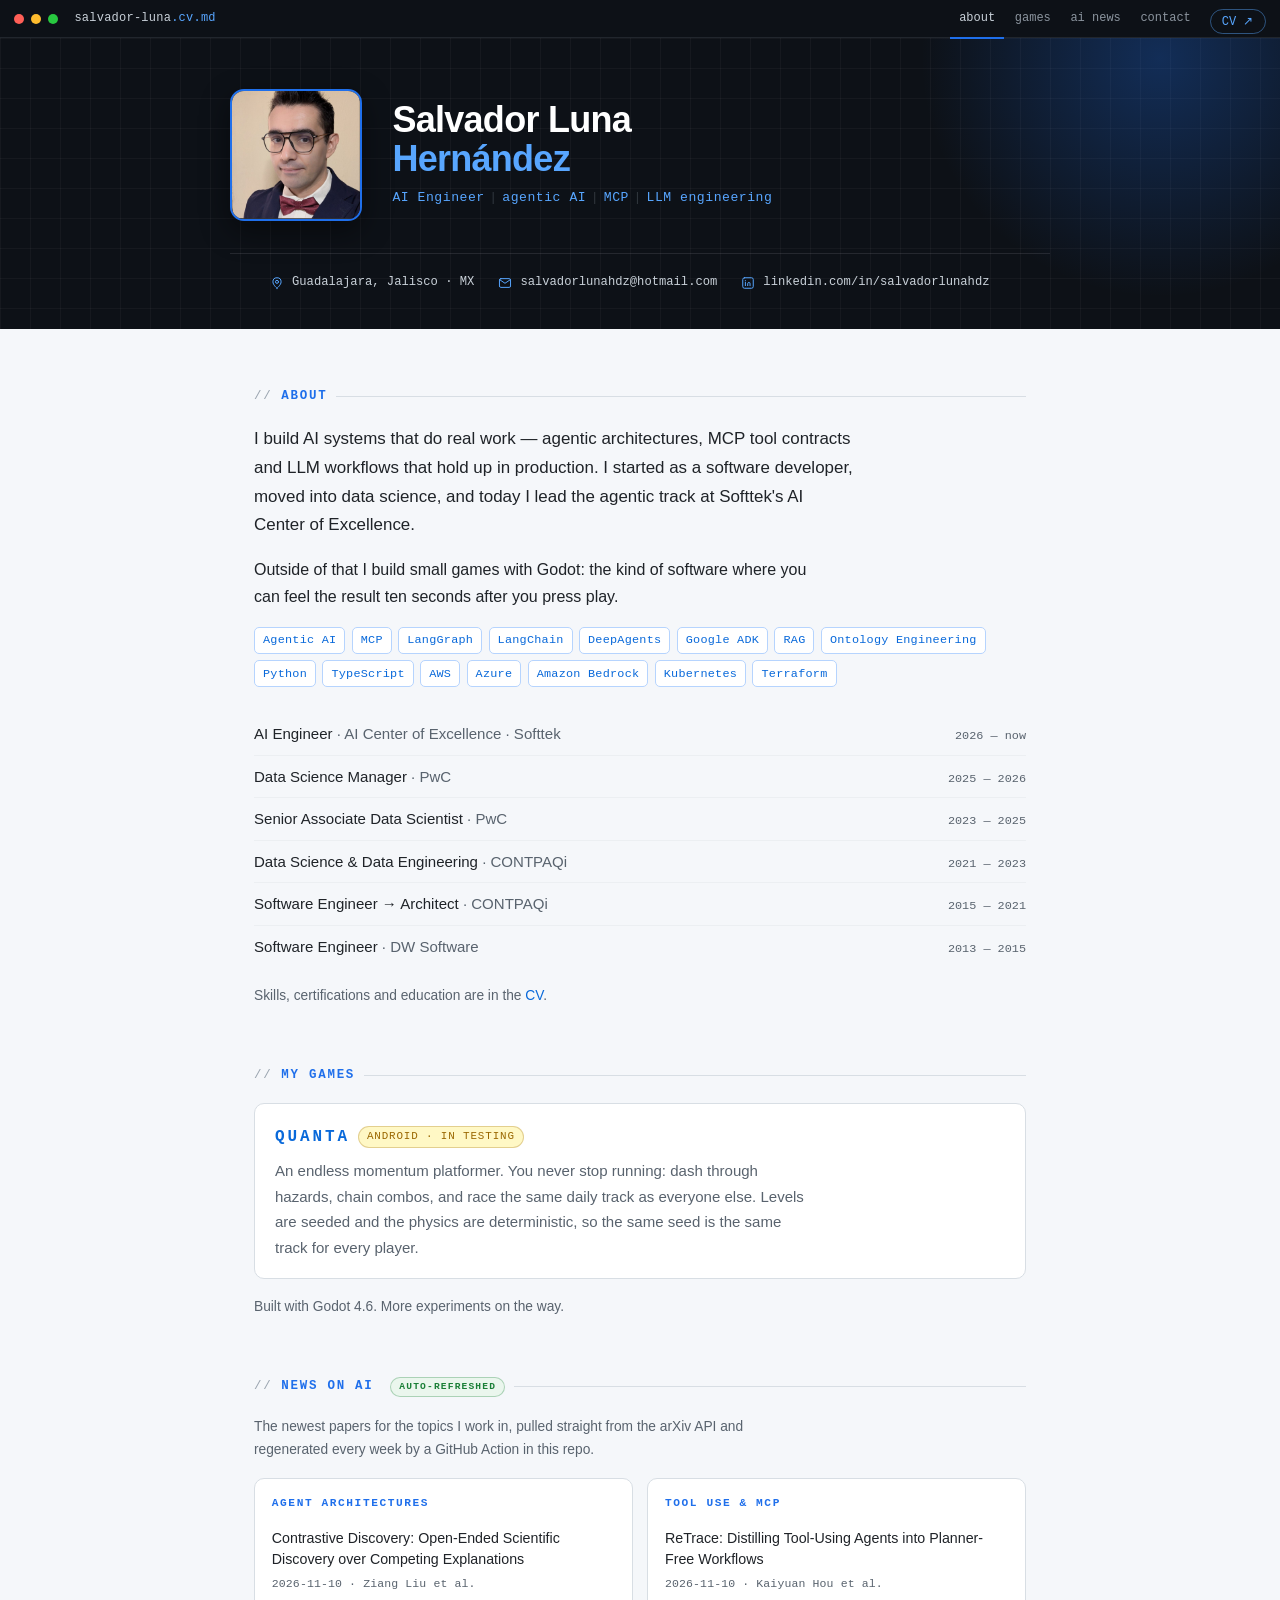
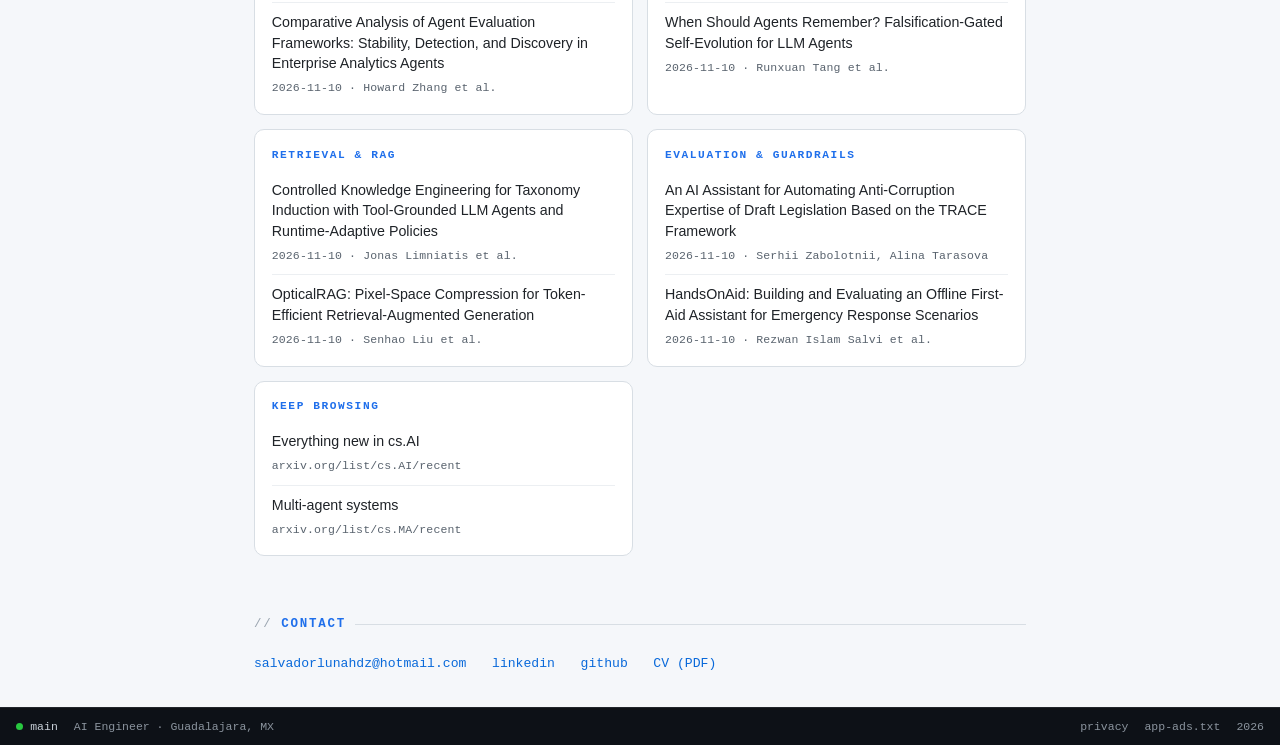
==== index.html @ 2c5dab2b "Redesign landing page with the CV look: nav, photo, about, games, AI news" ====
<!DOCTYPE html>
<html lang="en">
<head>
<meta charset="utf-8">
<meta name="viewport" content="width=device-width, initial-scale=1">
<title>Salvador Luna — AI Engineer, agentic systems &amp; game developer</title>
<meta name="description" content="Salvador Luna (chavamoon) — AI engineer working on agentic systems, MCP tool contracts and ontology engineering. Maker of QUANTA, an endless momentum platformer for Android.">
<link rel="icon" href="assets/photo.jpg">
<style>
  :root {
    --ink:#1f2328; --dim:#59636e; --rule:#d8dee4; --hair:#eceff2;
    --paper:#ffffff; --wash:#f5f7fa; --blue:#1f6feb; --blue-ink:#0969da;
    --chip:#b6d4fe; --dark:#0d1117; --dark-2:#161b22; --dark-rule:#21262d;
    --on-dark:#c9d1d9; --on-dark-dim:#8b949e; --sky:#58a6ff;
    --sans:-apple-system,BlinkMacSystemFont,"Segoe UI",Roboto,Helvetica,Arial,sans-serif;
    --mono:ui-monospace,"SFMono-Regular","Cascadia Mono",Consolas,"Liberation Mono",monospace;
  }
  * { box-sizing:border-box; }
  html { scroll-behavior:smooth; }
  body { margin:0; background:var(--wash); color:var(--ink); font:16px/1.7 var(--sans);
         -webkit-font-smoothing:antialiased; }

  /* ---------- editor chrome ---------- */
  .chrome { position:sticky; top:0; z-index:50; display:flex; align-items:center; gap:1rem;
            height:38px; padding:0 .9rem; background:var(--dark);
            border-bottom:1px solid var(--dark-rule); font-family:var(--mono); font-size:12px;
            color:var(--on-dark-dim); }
  .dots { display:flex; gap:7px; }
  .dots i { width:10px; height:10px; border-radius:50%; display:block; }
  .dots i:nth-child(1){ background:#ff5f57; } .dots i:nth-child(2){ background:#febc2e; }
  .dots i:nth-child(3){ background:#28c840; }
  .file { color:var(--on-dark); letter-spacing:.02em; white-space:nowrap; }
  .file em { color:var(--sky); font-style:normal; }
  nav.nav { margin-left:auto; display:flex; align-items:center; gap:2px; overflow-x:auto;
            scrollbar-width:none; }
  nav.nav::-webkit-scrollbar { display:none; }
  nav.nav a { color:var(--on-dark-dim); text-decoration:none; padding:0 .55rem; line-height:38px;
              border-bottom:2px solid transparent; white-space:nowrap; transition:color .15s; }
  nav.nav a:hover { color:var(--on-dark); }
  nav.nav a.on { color:var(--on-dark); border-bottom-color:var(--blue); }
  nav.nav a.cv { color:var(--sky); margin-left:.5rem; border:1px solid rgba(88,166,255,.45);
                 border-radius:999px; padding:.16rem .7rem; line-height:1.5; margin-top:6px; }
  nav.nav a.cv:hover { background:rgba(88,166,255,.12); }

  /* ---------- hero ---------- */
  .hero { position:relative; background:var(--dark); color:#fff; overflow:hidden;
          padding:3.2rem 1.5rem 2.2rem; }
  .hero::before { content:""; position:absolute; inset:0;
          background-image:linear-gradient(rgba(255,255,255,.035) 1px,transparent 1px),
                           linear-gradient(90deg,rgba(255,255,255,.035) 1px,transparent 1px);
          background-size:30px 30px; }
  .hero::after { content:""; position:absolute; width:520px; height:520px; right:-140px; top:-240px;
          background:radial-gradient(circle,rgba(31,111,235,.30),transparent 65%); }
  .hero-in { position:relative; max-width:820px; margin:0 auto; display:flex; align-items:center;
             gap:1.9rem; }
  .photo { width:132px; height:132px; border-radius:14px; object-fit:cover; flex:none;
           border:2px solid var(--blue); box-shadow:0 10px 30px rgba(0,0,0,.45); }
  h1 { font-size:2.25rem; line-height:1.08; letter-spacing:-.02em; margin:0 0 .55rem;
       font-weight:700; }
  h1 em { display:block; font-style:normal; color:var(--sky); }
  .tagline { font-family:var(--mono); font-size:.82rem; letter-spacing:.04em; color:var(--sky);
             margin:0; }
  .tagline span { color:#30363d; padding:0 .35em; }
  .contacts { position:relative; max-width:820px; margin:2rem auto 0; padding-top:1.1rem;
              border-top:1px solid rgba(240,246,252,.10); list-style:none;
              display:flex; flex-wrap:wrap; gap:.55rem 1.5rem; font-family:var(--mono);
              font-size:.76rem; color:var(--on-dark); }
  .contacts li { display:flex; align-items:center; gap:.5rem; }
  .contacts svg { width:14px; height:14px; stroke:var(--sky); fill:none; stroke-width:1.7;
                  stroke-linecap:round; stroke-linejoin:round; flex:none; }
  .contacts a { color:inherit; text-decoration:none; border-bottom:1px solid transparent; }
  .contacts a:hover { border-bottom-color:var(--sky); }

  /* ---------- document ---------- */
  main { max-width:820px; margin:0 auto; padding:1rem 1.5rem 2rem; }
  section { scroll-margin-top:56px; padding:2.6rem 0 0; }
  h2 { font-family:var(--mono); font-size:.78rem; font-weight:700; letter-spacing:.14em;
       text-transform:uppercase; color:var(--blue); margin:0 0 1.1rem; display:flex;
       align-items:center; gap:.55rem; }
  h2::before { content:"//"; color:#9aa4af; font-weight:400; }
  h2::after { content:""; flex:1; height:1px; background:var(--rule); }
  p { margin:0 0 1rem; max-width:64ch; }
  .lead { font-size:1.06rem; }
  a { color:var(--blue-ink); text-decoration:none; }
  a:hover { text-decoration:underline; text-underline-offset:2px; }
  .note { color:var(--dim); font-size:.86rem; }

  .chips { display:flex; flex-wrap:wrap; gap:.4rem; margin:.4rem 0 1.6rem; }
  .chips span { font-family:var(--mono); font-size:.74rem; letter-spacing:.02em;
                color:var(--blue-ink); background:#fff; border:1px solid var(--chip);
                border-radius:5px; padding:.16rem .5rem; }

  .track { list-style:none; margin:0 0 1rem; padding:0; }
  .track li { display:flex; align-items:baseline; justify-content:space-between; gap:1rem;
              padding:.5rem 0; border-bottom:1px solid var(--hair); font-size:.94rem; }
  .track li:last-child { border-bottom:0; }
  .track .co { color:var(--dim); }
  .track time { font-family:var(--mono); font-size:.74rem; color:var(--dim); white-space:nowrap; }

  .game { display:block; background:#fff; border:1px solid var(--rule); border-radius:10px;
          padding:1.1rem 1.25rem; margin:0 0 1rem; color:inherit;
          transition:border-color .15s, box-shadow .15s, transform .15s; }
  .game:hover { border-color:var(--blue); box-shadow:0 6px 20px rgba(9,105,218,.10);
                transform:translateY(-1px); text-decoration:none; }
  .game b { font-family:var(--mono); letter-spacing:.18em; font-size:1rem; color:var(--blue-ink); }
  .game p { margin:.45rem 0 0; color:var(--dim); font-size:.94rem; }
  .tag { display:inline-block; font-family:var(--mono); font-size:.68rem; letter-spacing:.08em;
         text-transform:uppercase; color:#9a6700; border:1px solid rgba(154,103,0,.28);
         background:#fff8c5; border-radius:999px; padding:.05rem .5rem; margin-left:.5rem;
         vertical-align:.15em; }

  .papers { display:grid; gap:.9rem; grid-template-columns:repeat(auto-fit,minmax(16rem,1fr));
            margin:0 0 1rem; }
  .topic { background:#fff; border:1px solid var(--rule); border-radius:10px; padding:.95rem 1.05rem 1rem; }
  .topic h3 { font-family:var(--mono); font-size:.7rem; letter-spacing:.14em; text-transform:uppercase;
              color:var(--blue); margin:0 0 .4rem; font-weight:700; }
  .paper { display:block; padding:.55rem 0; border-bottom:1px solid var(--hair); color:inherit; }
  .paper:last-child { border-bottom:0; padding-bottom:0; }
  .paper:hover { text-decoration:none; }
  .paper:hover .ptitle { color:var(--blue-ink); text-decoration:underline; text-underline-offset:2px; }
  .ptitle { display:block; font-size:.89rem; line-height:1.45; color:var(--ink); }
  .pmeta { display:block; font-family:var(--mono); color:var(--dim); font-size:.72rem;
           margin-top:.28rem; letter-spacing:.01em; }
  .live { display:inline-block; font-family:var(--mono); font-size:.6rem; letter-spacing:.12em;
          text-transform:uppercase; color:#1a7f37; border:1px solid rgba(26,127,55,.3);
          background:#eaf6ed; border-radius:999px; padding:.06rem .5rem; margin-left:.5rem;
          vertical-align:.16em; }

  .links { list-style:none; padding:0; margin:0; display:flex; flex-wrap:wrap; gap:.5rem 1.6rem;
           font-family:var(--mono); font-size:.82rem; }

  footer.status { background:var(--dark); color:var(--on-dark-dim); font-family:var(--mono);
                  font-size:11.5px; display:flex; align-items:center; gap:1rem;
                  padding:.55rem 1rem; border-top:1px solid var(--dark-rule); }
  footer.status .branch { color:var(--on-dark); }
  footer.status .dot { width:7px; height:7px; border-radius:50%; background:#28c840;
                       display:inline-block; margin-right:.45rem; }
  footer.status .right { margin-left:auto; display:flex; gap:1rem; }

  @media (max-width:620px) {
    .hero-in { flex-direction:column; align-items:flex-start; gap:1.2rem; }
    .photo { width:104px; height:104px; }
    h1 { font-size:1.9rem; }
    .file { display:none; }
    nav.nav { margin-left:0; }
    .chrome { gap:.6rem; }
  }
</style>
</head>
<body>

<div class="chrome">
  <span class="dots"><i></i><i></i><i></i></span>
  <span class="file">salvador-luna<em>.cv.md</em></span>
  <nav class="nav" aria-label="Sections">
    <a href="#about">about</a>
    <a href="#games">games</a>
    <a href="#news">ai news</a>
    <a href="#contact">contact</a>
    <a class="cv" href="cv/Salvador_Luna_CV.pdf" target="_blank" rel="noopener">CV &#8599;</a>
  </nav>
</div>

<header class="hero">
  <div class="hero-in">
    <img class="photo" src="assets/photo.jpg" alt="Salvador Luna Hernández" width="132" height="132">
    <div>
      <h1>Salvador Luna<em>Hernández</em></h1>
      <p class="tagline">AI Engineer<span>|</span>agentic AI<span>|</span>MCP<span>|</span>LLM engineering</p>
    </div>
  </div>
  <ul class="contacts">
    <li>
      <svg viewBox="0 0 24 24"><path d="M12 21s7-5.6 7-11a7 7 0 1 0-14 0c0 5.4 7 11 7 11Z"/><circle cx="12" cy="10" r="2.6"/></svg>
      Guadalajara, Jalisco · MX
    </li>
    <li>
      <svg viewBox="0 0 24 24"><rect x="2.5" y="4.5" width="19" height="15" rx="2.4"/><path d="m3 6.4 9 6.1 9-6.1"/></svg>
      <a href="mailto:salvadorlunahdz@hotmail.com">salvadorlunahdz@hotmail.com</a>
    </li>
    <li>
      <svg viewBox="0 0 24 24"><rect x="3" y="3" width="18" height="18" rx="3"/><path d="M7.5 10.5v6M7.5 7.6v.1M11.5 16.5v-3.4a2 2 0 0 1 4 0v3.4"/></svg>
      <a href="https://www.linkedin.com/in/salvadorlunahdz/" target="_blank" rel="noopener">linkedin.com/in/salvadorlunahdz</a>
    </li>
  </ul>
</header>

<main>
  <section id="about">
    <h2>About</h2>
    <p class="lead">
      I build AI systems that do real work — agentic architectures, MCP tool contracts and
      LLM workflows that hold up in production. I started as a software developer, moved
      into data science, and today I lead the agentic track at Softtek's AI Center of
      Excellence.
    </p>
    <p>
      Outside of that I build small games with Godot: the kind of software where you can
      feel the result ten seconds after you press play.
    </p>

    <div class="chips">
      <span>Agentic AI</span><span>MCP</span><span>LangGraph</span><span>LangChain</span>
      <span>DeepAgents</span><span>Google ADK</span><span>RAG</span>
      <span>Ontology Engineering</span><span>Python</span><span>TypeScript</span>
      <span>AWS</span><span>Azure</span><span>Amazon Bedrock</span><span>Kubernetes</span>
      <span>Terraform</span>
    </div>

    <ul class="track">
      <li><span>AI Engineer <span class="co">· AI Center of Excellence · Softtek</span></span><time>2026 — now</time></li>
      <li><span>Data Science Manager <span class="co">· PwC</span></span><time>2025 — 2026</time></li>
      <li><span>Senior Associate Data Scientist <span class="co">· PwC</span></span><time>2023 — 2025</time></li>
      <li><span>Data Science &amp; Data Engineering <span class="co">· CONTPAQi</span></span><time>2021 — 2023</time></li>
      <li><span>Software Engineer → Architect <span class="co">· CONTPAQi</span></span><time>2015 — 2021</time></li>
      <li><span>Software Engineer <span class="co">· DW Software</span></span><time>2013 — 2015</time></li>
    </ul>
    <p class="note">Skills, certifications and education are in the <a href="cv/Salvador_Luna_CV.pdf" target="_blank" rel="noopener">CV</a>.</p>
  </section>

  <section id="games">
    <h2>My games</h2>
    <a class="game" href="quanta/">
      <b>QUANTA</b><span class="tag">Android · in testing</span>
      <p>
        An endless momentum platformer. You never stop running: dash through hazards,
        chain combos, and race the same daily track as everyone else. Levels are seeded
        and the physics are deterministic, so the same seed is the same track for every
        player.
      </p>
    </a>
    <p class="note">Built with Godot 4.6. More experiments on the way.</p>
  </section>

  <section id="news">
    <h2>News on AI<span class="live">auto-refreshed</span></h2>
    <p class="note">
      The newest papers for the topics I work in, pulled straight from the arXiv API and
      regenerated every week by a GitHub Action in this repo.
    </p>

    <div class="papers" id="papers">
      <div class="topic">
        <h3>Browse on arXiv</h3>
        <a class="paper" href="https://arxiv.org/search/?searchtype=all&amp;query=LLM+agents&amp;order=-announced_date_first" target="_blank" rel="noopener">
          <span class="ptitle">LLM agents &amp; agent architectures</span>
          <span class="pmeta">newest first</span>
        </a>
        <a class="paper" href="https://arxiv.org/search/?searchtype=all&amp;query=model+context+protocol&amp;order=-announced_date_first" target="_blank" rel="noopener">
          <span class="ptitle">Tool use &amp; MCP</span>
          <span class="pmeta">newest first</span>
        </a>
        <a class="paper" href="https://arxiv.org/search/?searchtype=all&amp;query=retrieval-augmented+generation&amp;order=-announced_date_first" target="_blank" rel="noopener">
          <span class="ptitle">Retrieval &amp; RAG</span>
          <span class="pmeta">newest first</span>
        </a>
        <a class="paper" href="https://arxiv.org/list/cs.AI/recent" target="_blank" rel="noopener">
          <span class="ptitle">Everything new in cs.AI</span>
          <span class="pmeta">arxiv.org/list/cs.AI/recent</span>
        </a>
      </div>
    </div>
  </section>

  <section id="contact">
    <h2>Contact</h2>
    <ul class="links">
      <li><a href="mailto:salvadorlunahdz@hotmail.com">salvadorlunahdz@hotmail.com</a></li>
      <li><a href="https://www.linkedin.com/in/salvadorlunahdz/" target="_blank" rel="noopener">linkedin</a></li>
      <li><a href="https://github.com/chavamoon" target="_blank" rel="noopener">github</a></li>
      <li><a href="cv/Salvador_Luna_CV.pdf" target="_blank" rel="noopener">CV (PDF)</a></li>
    </ul>
  </section>
</main>

<footer class="status">
  <span><span class="dot"></span><span class="branch">main</span></span>
  <span>AI Engineer · Guadalajara, MX</span>
  <span class="right">
    <span><a href="quanta/privacy/" style="color:inherit">privacy</a></span>
    <span><a href="app-ads.txt" style="color:inherit">app-ads.txt</a></span>
    <span id="y">2026</span>
  </span>
</footer>

<script>
  document.getElementById('y').textContent = new Date().getFullYear();

  // --- arXiv feed (papers.json is rebuilt by .github/workflows/papers.yml) ---
  (async function () {
    const esc = (s) => String(s).replace(/[&<>"']/g, (c) => (
      { '&': '&amp;', '<': '&lt;', '>': '&gt;', '"': '&quot;', "'": '&#39;' }[c]
    ));
    const authors = (list) => {
      if (!list || !list.length) return '';
      return list.length <= 2 ? list.join(', ') : list[0] + ' et al.';
    };
    const box = document.getElementById('papers');
    try {
      const res = await fetch('papers.json', { cache: 'no-store' });
      if (!res.ok) throw new Error('HTTP ' + res.status);
      const data = await res.json();
      if (!data.topics || !data.topics.length) return;
      box.innerHTML = data.topics.map((t) => `
        <div class="topic">
          <h3>${esc(t.name)}</h3>
          ${t.papers.map((p) => `
            <a class="paper" href="${esc(p.url)}" target="_blank" rel="noopener">
              <span class="ptitle">${esc(p.title)}</span>
              <span class="pmeta">${esc(p.published)} · ${esc(authors(p.authors))}</span>
            </a>`).join('')}
        </div>`).join('') + `
        <div class="topic">
          <h3>Keep browsing</h3>
          <a class="paper" href="https://arxiv.org/list/cs.AI/recent" target="_blank" rel="noopener">
            <span class="ptitle">Everything new in cs.AI</span>
            <span class="pmeta">arxiv.org/list/cs.AI/recent</span>
          </a>
          <a class="paper" href="https://arxiv.org/list/cs.MA/recent" target="_blank" rel="noopener">
            <span class="ptitle">Multi-agent systems</span>
            <span class="pmeta">arxiv.org/list/cs.MA/recent</span>
          </a>
        </div>`;
    } catch (e) { /* static fallback stays in place */ }
  })();

  // --- scrollspy for the nav ---
  (function () {
    const links = [...document.querySelectorAll('nav.nav a[href^="#"]')];
    const targets = links.map((a) => document.querySelector(a.getAttribute('href'))).filter(Boolean);
    const set = (id) => links.forEach((a) => a.classList.toggle('on', a.getAttribute('href') === '#' + id));
    const io = new IntersectionObserver((entries) => {
      const visible = entries.filter((e) => e.isIntersecting)
        .sort((a, b) => b.intersectionRatio - a.intersectionRatio)[0];
      if (visible) set(visible.target.id);
    }, { rootMargin: '-45% 0px -50% 0px' });
    targets.forEach((t) => io.observe(t));
  })();
</script>
</body>
</html>
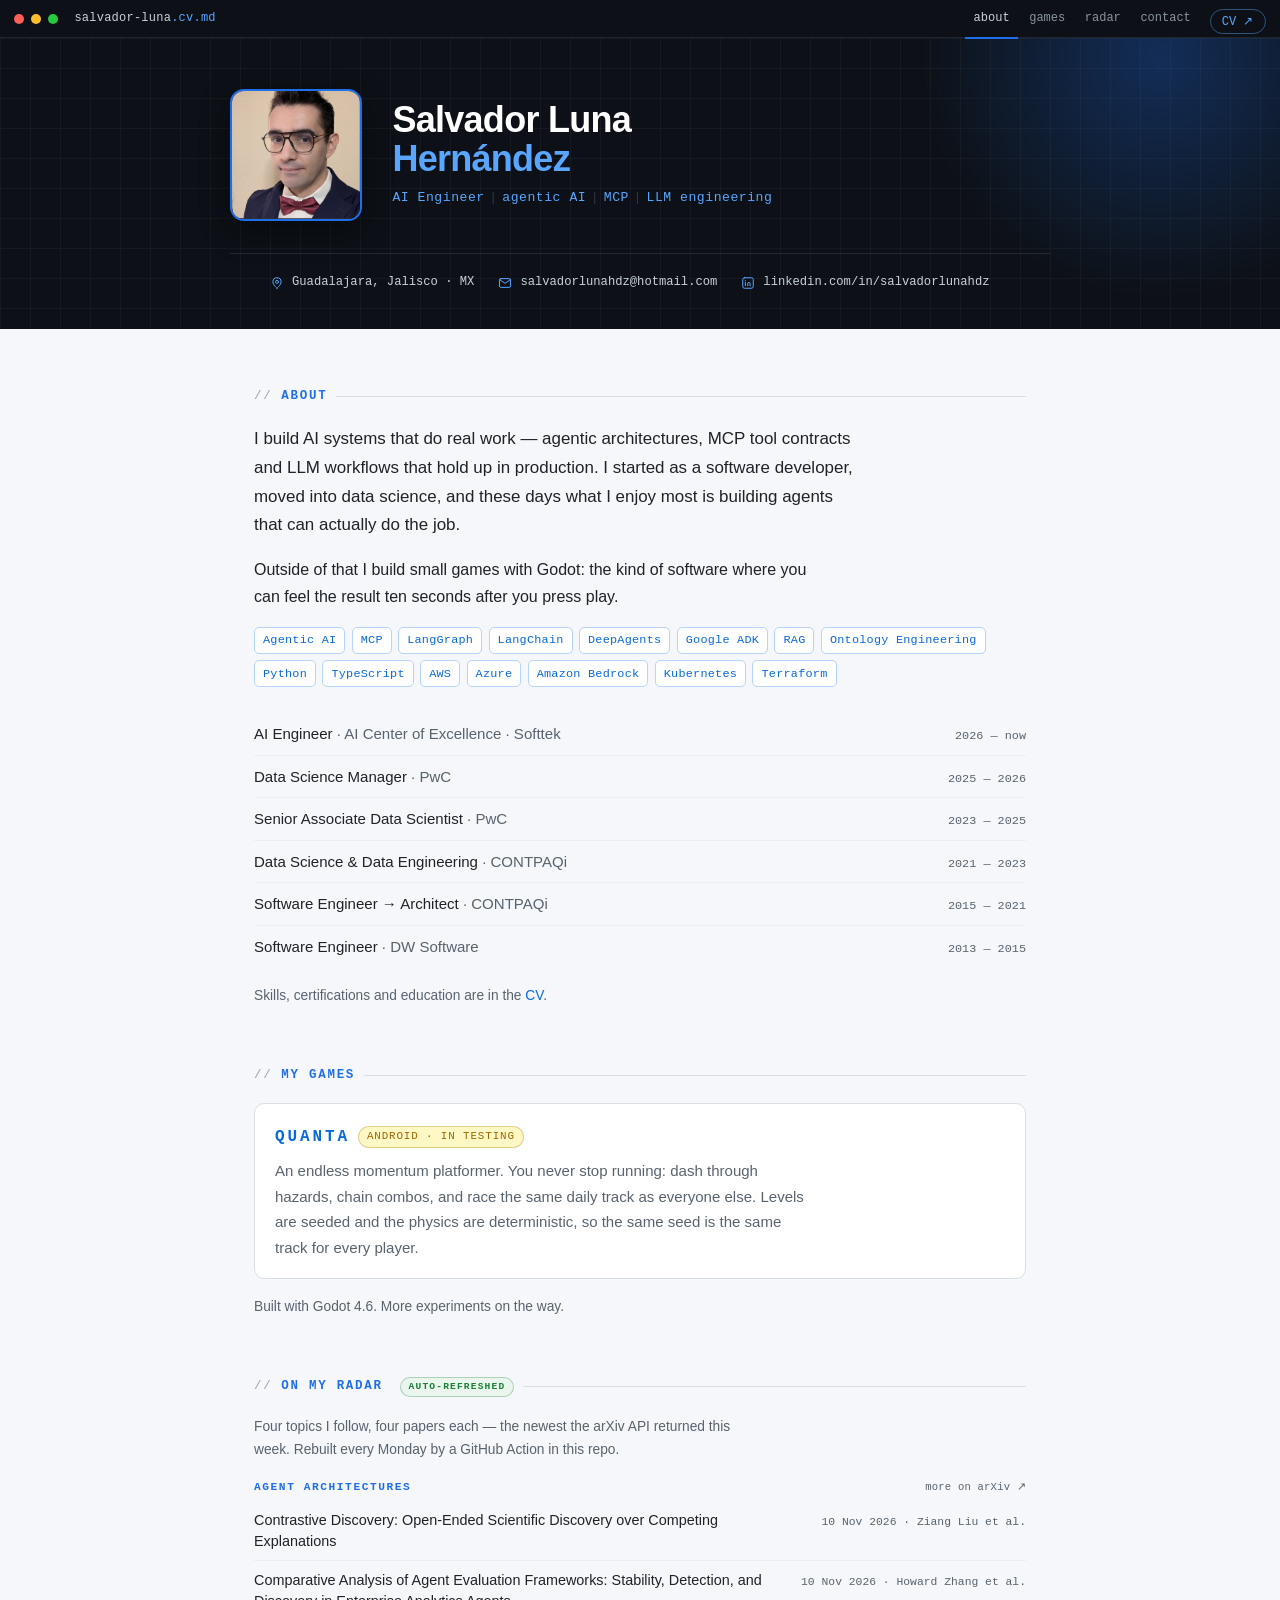
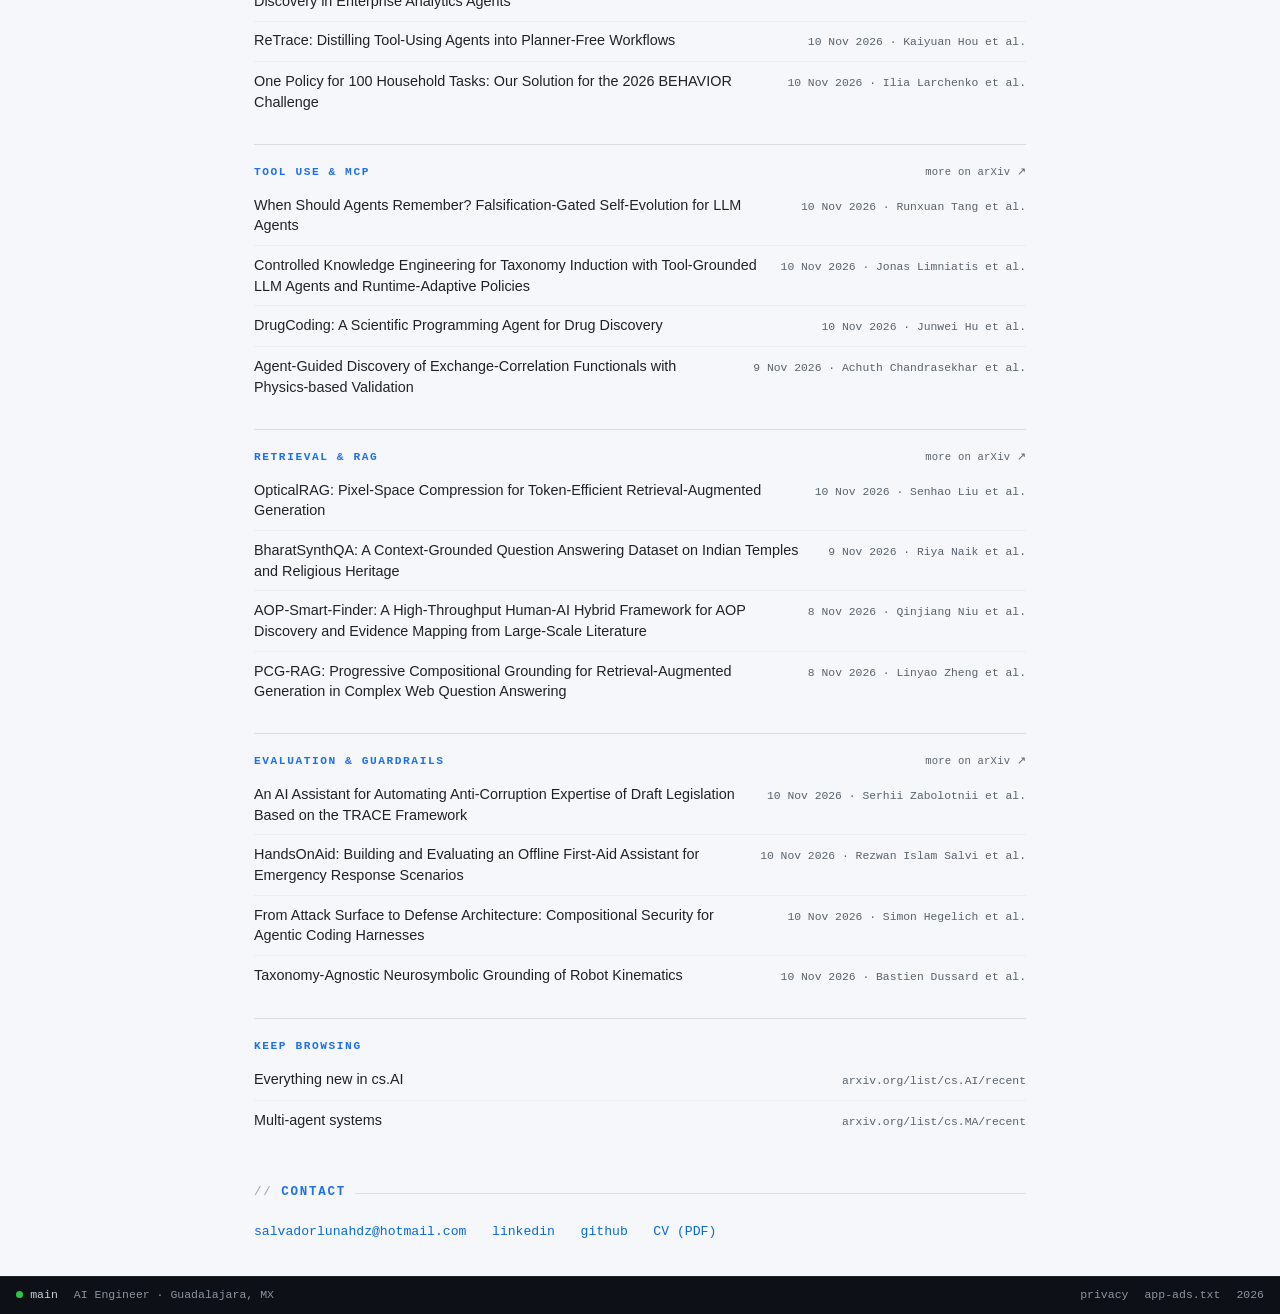
==== commit 5d5ebd83: "Rename AI news to On my radar, show 4 papers per topic as a feed, soften the intro" ====
--- a/index.html
+++ b/index.html
@@ -32,7 +32,7 @@
   .file { color:var(--on-dark); letter-spacing:.02em; white-space:nowrap; }
   .file em { color:var(--sky); font-style:normal; }
   nav.nav { margin-left:auto; display:flex; align-items:center; gap:2px; overflow-x:auto;
-            scrollbar-width:none; }
+            min-width:0; scrollbar-width:none; }
   nav.nav::-webkit-scrollbar { display:none; }
   nav.nav a { color:var(--on-dark-dim); text-decoration:none; padding:0 .55rem; line-height:38px;
               border-bottom:2px solid transparent; white-space:nowrap; transition:color .15s; }
@@ -109,18 +109,21 @@
          background:#fff8c5; border-radius:999px; padding:.05rem .5rem; margin-left:.5rem;
          vertical-align:.15em; }
 
-  .papers { display:grid; gap:.9rem; grid-template-columns:repeat(auto-fit,minmax(16rem,1fr));
-            margin:0 0 1rem; }
-  .topic { background:#fff; border:1px solid var(--rule); border-radius:10px; padding:.95rem 1.05rem 1rem; }
-  .topic h3 { font-family:var(--mono); font-size:.7rem; letter-spacing:.14em; text-transform:uppercase;
-              color:var(--blue); margin:0 0 .4rem; font-weight:700; }
-  .paper { display:block; padding:.55rem 0; border-bottom:1px solid var(--hair); color:inherit; }
-  .paper:last-child { border-bottom:0; padding-bottom:0; }
-  .paper:hover { text-decoration:none; }
-  .paper:hover .ptitle { color:var(--blue-ink); text-decoration:underline; text-underline-offset:2px; }
-  .ptitle { display:block; font-size:.89rem; line-height:1.45; color:var(--ink); }
-  .pmeta { display:block; font-family:var(--mono); color:var(--dim); font-size:.72rem;
-           margin-top:.28rem; letter-spacing:.01em; }
+  .feed-group { border-top:1px solid var(--rule); padding-top:1.1rem; margin-top:1.4rem; }
+  .feed-group:first-child { border-top:0; padding-top:0; margin-top:.6rem; }
+  .feed-group h3 { display:flex; align-items:baseline; justify-content:space-between; gap:1rem;
+                   margin:0 0 .25rem; font-family:var(--mono); font-size:.7rem;
+                   letter-spacing:.14em; text-transform:uppercase; color:var(--blue); font-weight:700; }
+  .feed-group h3 a { font-size:.66rem; letter-spacing:.02em; text-transform:none;
+                     color:var(--dim); font-weight:400; }
+  .feed { list-style:none; margin:0; padding:0; }
+  .feed li { display:grid; grid-template-columns:1fr auto; gap:.15rem 1.4rem;
+             align-items:baseline; padding:.55rem 0; border-bottom:1px solid var(--hair); }
+  .feed li:last-child { border-bottom:0; }
+  .feed .ptitle { font-size:.9rem; line-height:1.45; color:var(--ink); }
+  .feed .ptitle:hover { color:var(--blue-ink); text-decoration:underline; text-underline-offset:2px; }
+  .feed .pmeta { font-family:var(--mono); font-size:.71rem; color:var(--dim); white-space:nowrap; }
+  .feed li:hover .pmeta { color:#3d4550; }
   .live { display:inline-block; font-family:var(--mono); font-size:.6rem; letter-spacing:.12em;
           text-transform:uppercase; color:#1a7f37; border:1px solid rgba(26,127,55,.3);
           background:#eaf6ed; border-radius:999px; padding:.06rem .5rem; margin-left:.5rem;
@@ -144,6 +147,8 @@
     .file { display:none; }
     nav.nav { margin-left:0; }
     .chrome { gap:.6rem; }
+    .feed li { grid-template-columns:1fr; gap:.3rem; }
+    .feed .pmeta { white-space:normal; }
   }
 </style>
 </head>
@@ -155,7 +160,7 @@
   <nav class="nav" aria-label="Sections">
     <a href="#about">about</a>
     <a href="#games">games</a>
-    <a href="#news">ai news</a>
+    <a href="#news">radar</a>
     <a href="#contact">contact</a>
     <a class="cv" href="cv/Salvador_Luna_CV.pdf" target="_blank" rel="noopener">CV &#8599;</a>
   </nav>
@@ -191,8 +196,8 @@
     <p class="lead">
       I build AI systems that do real work — agentic architectures, MCP tool contracts and
       LLM workflows that hold up in production. I started as a software developer, moved
-      into data science, and today I lead the agentic track at Softtek's AI Center of
-      Excellence.
+      into data science, and these days what I enjoy most is building agents that can
+      actually do the job.
     </p>
     <p>
       Outside of that I build small games with Godot: the kind of software where you can
@@ -233,31 +238,33 @@
   </section>
 
   <section id="news">
-    <h2>News on AI<span class="live">auto-refreshed</span></h2>
+    <h2>On my radar<span class="live">auto-refreshed</span></h2>
     <p class="note">
-      The newest papers for the topics I work in, pulled straight from the arXiv API and
-      regenerated every week by a GitHub Action in this repo.
+      Four topics I follow, four papers each — the newest the arXiv API returned this
+      week. Rebuilt every Monday by a GitHub Action in this repo.
     </p>
 
-    <div class="papers" id="papers">
-      <div class="topic">
-        <h3>Browse on arXiv</h3>
-        <a class="paper" href="https://arxiv.org/search/?searchtype=all&amp;query=LLM+agents&amp;order=-announced_date_first" target="_blank" rel="noopener">
-          <span class="ptitle">LLM agents &amp; agent architectures</span>
-          <span class="pmeta">newest first</span>
-        </a>
-        <a class="paper" href="https://arxiv.org/search/?searchtype=all&amp;query=model+context+protocol&amp;order=-announced_date_first" target="_blank" rel="noopener">
-          <span class="ptitle">Tool use &amp; MCP</span>
-          <span class="pmeta">newest first</span>
-        </a>
-        <a class="paper" href="https://arxiv.org/search/?searchtype=all&amp;query=retrieval-augmented+generation&amp;order=-announced_date_first" target="_blank" rel="noopener">
-          <span class="ptitle">Retrieval &amp; RAG</span>
-          <span class="pmeta">newest first</span>
-        </a>
-        <a class="paper" href="https://arxiv.org/list/cs.AI/recent" target="_blank" rel="noopener">
-          <span class="ptitle">Everything new in cs.AI</span>
-          <span class="pmeta">arxiv.org/list/cs.AI/recent</span>
-        </a>
+    <div id="papers">
+      <div class="feed-group">
+        <h3><span>Browse on arXiv</span></h3>
+        <ul class="feed">
+          <li>
+            <a class="ptitle" href="https://arxiv.org/search/?searchtype=all&amp;query=LLM+agents&amp;order=-announced_date_first" target="_blank" rel="noopener">LLM agents &amp; agent architectures</a>
+            <span class="pmeta">newest first</span>
+          </li>
+          <li>
+            <a class="ptitle" href="https://arxiv.org/search/?searchtype=all&amp;query=model+context+protocol&amp;order=-announced_date_first" target="_blank" rel="noopener">Tool use &amp; MCP</a>
+            <span class="pmeta">newest first</span>
+          </li>
+          <li>
+            <a class="ptitle" href="https://arxiv.org/search/?searchtype=all&amp;query=retrieval-augmented+generation&amp;order=-announced_date_first" target="_blank" rel="noopener">Retrieval &amp; RAG</a>
+            <span class="pmeta">newest first</span>
+          </li>
+          <li>
+            <a class="ptitle" href="https://arxiv.org/list/cs.AI/recent" target="_blank" rel="noopener">Everything new in cs.AI</a>
+            <span class="pmeta">arxiv.org/list/cs.AI/recent</span>
+          </li>
+        </ul>
       </div>
     </div>
   </section>
@@ -293,7 +300,12 @@
     ));
     const authors = (list) => {
       if (!list || !list.length) return '';
-      return list.length <= 2 ? list.join(', ') : list[0] + ' et al.';
+      return list.length === 1 ? list[0] : list[0] + ' et al.';
+    };
+    const MONTHS = ['Jan','Feb','Mar','Apr','May','Jun','Jul','Aug','Sep','Oct','Nov','Dec'];
+    const when = (iso) => {
+      const [y, m, d] = String(iso || '').split('-');
+      return (y && m && d) ? `${Number(d)} ${MONTHS[Number(m) - 1]} ${y}` : (iso || '');
     };
     const box = document.getElementById('papers');
     try {
@@ -302,24 +314,31 @@
       const data = await res.json();
       if (!data.topics || !data.topics.length) return;
       box.innerHTML = data.topics.map((t) => `
-        <div class="topic">
-          <h3>${esc(t.name)}</h3>
-          ${t.papers.map((p) => `
-            <a class="paper" href="${esc(p.url)}" target="_blank" rel="noopener">
-              <span class="ptitle">${esc(p.title)}</span>
-              <span class="pmeta">${esc(p.published)} · ${esc(authors(p.authors))}</span>
-            </a>`).join('')}
+        <div class="feed-group">
+          <h3>
+            <span>${esc(t.name)}</span>
+            <a href="https://arxiv.org/search/?searchtype=all&amp;query=${encodeURIComponent(t.name)}&amp;order=-announced_date_first" target="_blank" rel="noopener">more on arXiv &#8599;</a>
+          </h3>
+          <ul class="feed">
+            ${t.papers.map((p) => `
+              <li>
+                <a class="ptitle" href="${esc(p.url)}" target="_blank" rel="noopener">${esc(p.title)}</a>
+                <span class="pmeta">${esc(when(p.published))} · ${esc(authors(p.authors))}</span>
+              </li>`).join('')}
+          </ul>
         </div>`).join('') + `
-        <div class="topic">
-          <h3>Keep browsing</h3>
-          <a class="paper" href="https://arxiv.org/list/cs.AI/recent" target="_blank" rel="noopener">
-            <span class="ptitle">Everything new in cs.AI</span>
-            <span class="pmeta">arxiv.org/list/cs.AI/recent</span>
-          </a>
-          <a class="paper" href="https://arxiv.org/list/cs.MA/recent" target="_blank" rel="noopener">
-            <span class="ptitle">Multi-agent systems</span>
-            <span class="pmeta">arxiv.org/list/cs.MA/recent</span>
-          </a>
+        <div class="feed-group">
+          <h3><span>Keep browsing</span></h3>
+          <ul class="feed">
+            <li>
+              <a class="ptitle" href="https://arxiv.org/list/cs.AI/recent" target="_blank" rel="noopener">Everything new in cs.AI</a>
+              <span class="pmeta">arxiv.org/list/cs.AI/recent</span>
+            </li>
+            <li>
+              <a class="ptitle" href="https://arxiv.org/list/cs.MA/recent" target="_blank" rel="noopener">Multi-agent systems</a>
+              <span class="pmeta">arxiv.org/list/cs.MA/recent</span>
+            </li>
+          </ul>
         </div>`;
     } catch (e) { /* static fallback stays in place */ }
   })();
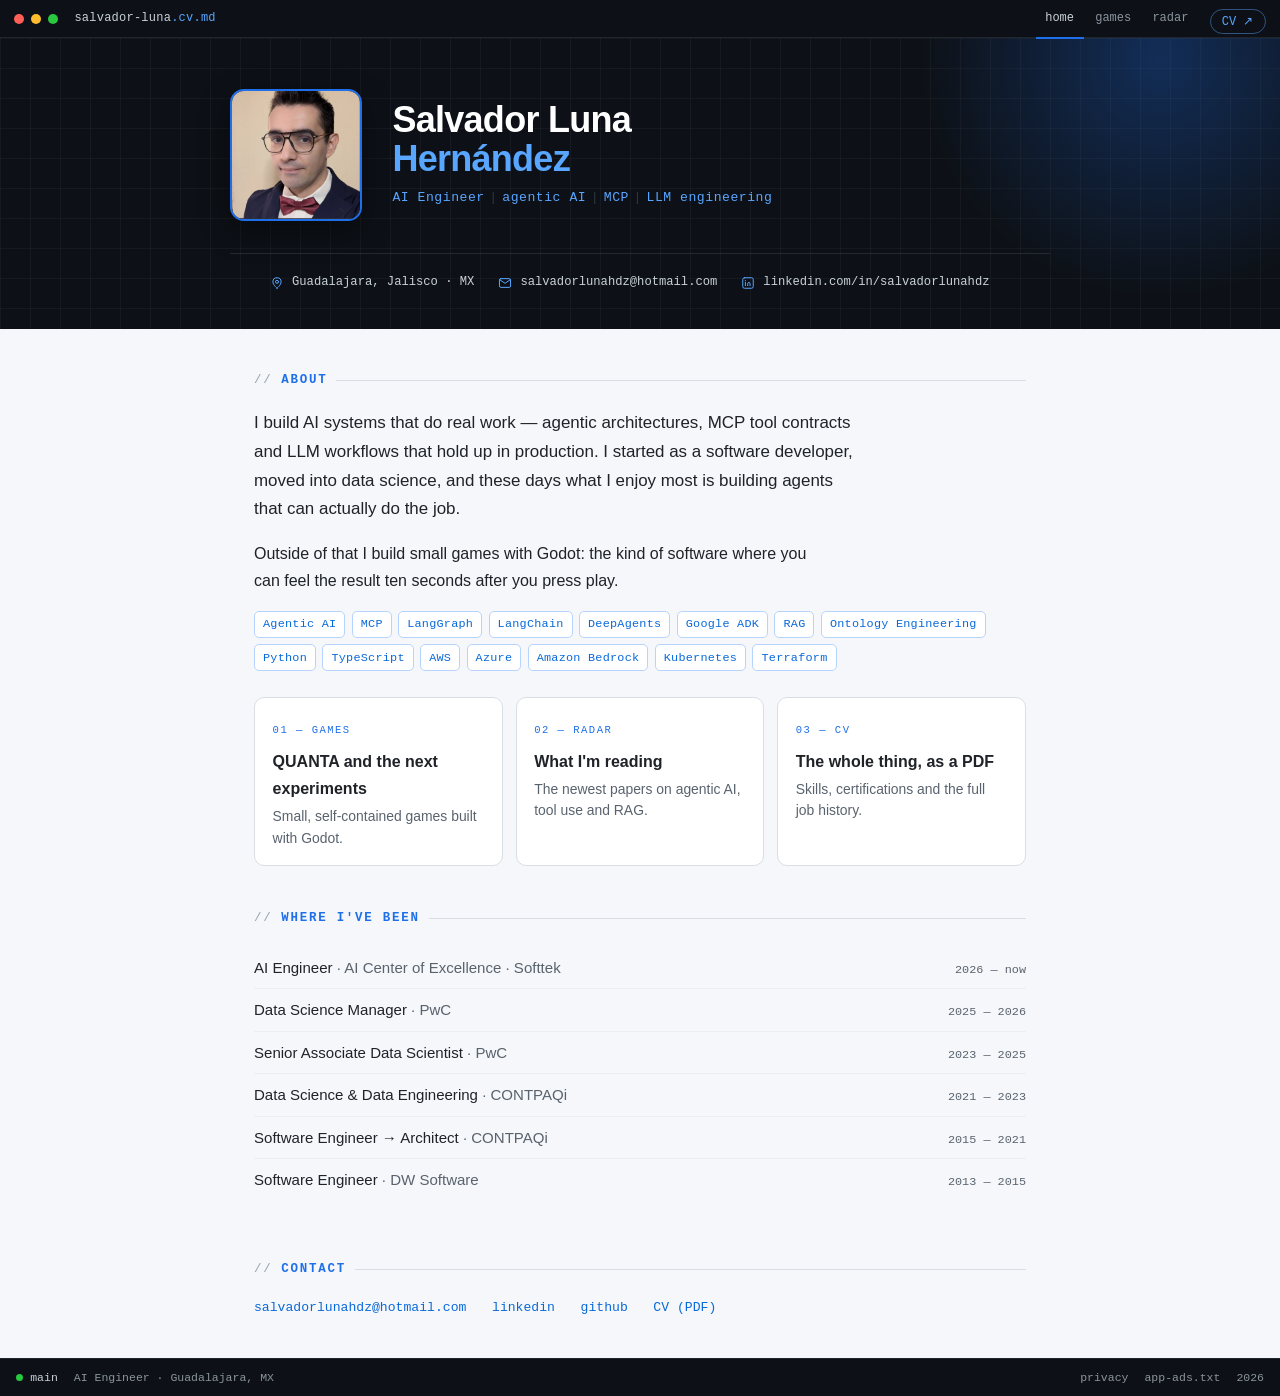
==== commit 77ea2d9e: "Split the site into pages: home, games, radar; shared css and js" ====
--- a/index.html
+++ b/index.html
@@ -5,152 +5,8 @@
 <meta name="viewport" content="width=device-width, initial-scale=1">
 <title>Salvador Luna — AI Engineer, agentic systems &amp; game developer</title>
 <meta name="description" content="Salvador Luna (chavamoon) — AI engineer working on agentic systems, MCP tool contracts and ontology engineering. Maker of QUANTA, an endless momentum platformer for Android.">
-<link rel="icon" href="assets/photo.jpg">
-<style>
-  :root {
-    --ink:#1f2328; --dim:#59636e; --rule:#d8dee4; --hair:#eceff2;
-    --paper:#ffffff; --wash:#f5f7fa; --blue:#1f6feb; --blue-ink:#0969da;
-    --chip:#b6d4fe; --dark:#0d1117; --dark-2:#161b22; --dark-rule:#21262d;
-    --on-dark:#c9d1d9; --on-dark-dim:#8b949e; --sky:#58a6ff;
-    --sans:-apple-system,BlinkMacSystemFont,"Segoe UI",Roboto,Helvetica,Arial,sans-serif;
-    --mono:ui-monospace,"SFMono-Regular","Cascadia Mono",Consolas,"Liberation Mono",monospace;
-  }
-  * { box-sizing:border-box; }
-  html { scroll-behavior:smooth; }
-  body { margin:0; background:var(--wash); color:var(--ink); font:16px/1.7 var(--sans);
-         -webkit-font-smoothing:antialiased; }
-
-  /* ---------- editor chrome ---------- */
-  .chrome { position:sticky; top:0; z-index:50; display:flex; align-items:center; gap:1rem;
-            height:38px; padding:0 .9rem; background:var(--dark);
-            border-bottom:1px solid var(--dark-rule); font-family:var(--mono); font-size:12px;
-            color:var(--on-dark-dim); }
-  .dots { display:flex; gap:7px; }
-  .dots i { width:10px; height:10px; border-radius:50%; display:block; }
-  .dots i:nth-child(1){ background:#ff5f57; } .dots i:nth-child(2){ background:#febc2e; }
-  .dots i:nth-child(3){ background:#28c840; }
-  .file { color:var(--on-dark); letter-spacing:.02em; white-space:nowrap; }
-  .file em { color:var(--sky); font-style:normal; }
-  nav.nav { margin-left:auto; display:flex; align-items:center; gap:2px; overflow-x:auto;
-            min-width:0; scrollbar-width:none; }
-  nav.nav::-webkit-scrollbar { display:none; }
-  nav.nav a { color:var(--on-dark-dim); text-decoration:none; padding:0 .55rem; line-height:38px;
-              border-bottom:2px solid transparent; white-space:nowrap; transition:color .15s; }
-  nav.nav a:hover { color:var(--on-dark); }
-  nav.nav a.on { color:var(--on-dark); border-bottom-color:var(--blue); }
-  nav.nav a.cv { color:var(--sky); margin-left:.5rem; border:1px solid rgba(88,166,255,.45);
-                 border-radius:999px; padding:.16rem .7rem; line-height:1.5; margin-top:6px; }
-  nav.nav a.cv:hover { background:rgba(88,166,255,.12); }
-
-  /* ---------- hero ---------- */
-  .hero { position:relative; background:var(--dark); color:#fff; overflow:hidden;
-          padding:3.2rem 1.5rem 2.2rem; }
-  .hero::before { content:""; position:absolute; inset:0;
-          background-image:linear-gradient(rgba(255,255,255,.035) 1px,transparent 1px),
-                           linear-gradient(90deg,rgba(255,255,255,.035) 1px,transparent 1px);
-          background-size:30px 30px; }
-  .hero::after { content:""; position:absolute; width:520px; height:520px; right:-140px; top:-240px;
-          background:radial-gradient(circle,rgba(31,111,235,.30),transparent 65%); }
-  .hero-in { position:relative; max-width:820px; margin:0 auto; display:flex; align-items:center;
-             gap:1.9rem; }
-  .photo { width:132px; height:132px; border-radius:14px; object-fit:cover; flex:none;
-           border:2px solid var(--blue); box-shadow:0 10px 30px rgba(0,0,0,.45); }
-  h1 { font-size:2.25rem; line-height:1.08; letter-spacing:-.02em; margin:0 0 .55rem;
-       font-weight:700; }
-  h1 em { display:block; font-style:normal; color:var(--sky); }
-  .tagline { font-family:var(--mono); font-size:.82rem; letter-spacing:.04em; color:var(--sky);
-             margin:0; }
-  .tagline span { color:#30363d; padding:0 .35em; }
-  .contacts { position:relative; max-width:820px; margin:2rem auto 0; padding-top:1.1rem;
-              border-top:1px solid rgba(240,246,252,.10); list-style:none;
-              display:flex; flex-wrap:wrap; gap:.55rem 1.5rem; font-family:var(--mono);
-              font-size:.76rem; color:var(--on-dark); }
-  .contacts li { display:flex; align-items:center; gap:.5rem; }
-  .contacts svg { width:14px; height:14px; stroke:var(--sky); fill:none; stroke-width:1.7;
-                  stroke-linecap:round; stroke-linejoin:round; flex:none; }
-  .contacts a { color:inherit; text-decoration:none; border-bottom:1px solid transparent; }
-  .contacts a:hover { border-bottom-color:var(--sky); }
-
-  /* ---------- document ---------- */
-  main { max-width:820px; margin:0 auto; padding:1rem 1.5rem 2rem; }
-  section { scroll-margin-top:56px; padding:2.6rem 0 0; }
-  h2 { font-family:var(--mono); font-size:.78rem; font-weight:700; letter-spacing:.14em;
-       text-transform:uppercase; color:var(--blue); margin:0 0 1.1rem; display:flex;
-       align-items:center; gap:.55rem; }
-  h2::before { content:"//"; color:#9aa4af; font-weight:400; }
-  h2::after { content:""; flex:1; height:1px; background:var(--rule); }
-  p { margin:0 0 1rem; max-width:64ch; }
-  .lead { font-size:1.06rem; }
-  a { color:var(--blue-ink); text-decoration:none; }
-  a:hover { text-decoration:underline; text-underline-offset:2px; }
-  .note { color:var(--dim); font-size:.86rem; }
-
-  .chips { display:flex; flex-wrap:wrap; gap:.4rem; margin:.4rem 0 1.6rem; }
-  .chips span { font-family:var(--mono); font-size:.74rem; letter-spacing:.02em;
-                color:var(--blue-ink); background:#fff; border:1px solid var(--chip);
-                border-radius:5px; padding:.16rem .5rem; }
-
-  .track { list-style:none; margin:0 0 1rem; padding:0; }
-  .track li { display:flex; align-items:baseline; justify-content:space-between; gap:1rem;
-              padding:.5rem 0; border-bottom:1px solid var(--hair); font-size:.94rem; }
-  .track li:last-child { border-bottom:0; }
-  .track .co { color:var(--dim); }
-  .track time { font-family:var(--mono); font-size:.74rem; color:var(--dim); white-space:nowrap; }
-
-  .game { display:block; background:#fff; border:1px solid var(--rule); border-radius:10px;
-          padding:1.1rem 1.25rem; margin:0 0 1rem; color:inherit;
-          transition:border-color .15s, box-shadow .15s, transform .15s; }
-  .game:hover { border-color:var(--blue); box-shadow:0 6px 20px rgba(9,105,218,.10);
-                transform:translateY(-1px); text-decoration:none; }
-  .game b { font-family:var(--mono); letter-spacing:.18em; font-size:1rem; color:var(--blue-ink); }
-  .game p { margin:.45rem 0 0; color:var(--dim); font-size:.94rem; }
-  .tag { display:inline-block; font-family:var(--mono); font-size:.68rem; letter-spacing:.08em;
-         text-transform:uppercase; color:#9a6700; border:1px solid rgba(154,103,0,.28);
-         background:#fff8c5; border-radius:999px; padding:.05rem .5rem; margin-left:.5rem;
-         vertical-align:.15em; }
-
-  .feed-group { border-top:1px solid var(--rule); padding-top:1.1rem; margin-top:1.4rem; }
-  .feed-group:first-child { border-top:0; padding-top:0; margin-top:.6rem; }
-  .feed-group h3 { display:flex; align-items:baseline; justify-content:space-between; gap:1rem;
-                   margin:0 0 .25rem; font-family:var(--mono); font-size:.7rem;
-                   letter-spacing:.14em; text-transform:uppercase; color:var(--blue); font-weight:700; }
-  .feed-group h3 a { font-size:.66rem; letter-spacing:.02em; text-transform:none;
-                     color:var(--dim); font-weight:400; }
-  .feed { list-style:none; margin:0; padding:0; }
-  .feed li { display:grid; grid-template-columns:1fr auto; gap:.15rem 1.4rem;
-             align-items:baseline; padding:.55rem 0; border-bottom:1px solid var(--hair); }
-  .feed li:last-child { border-bottom:0; }
-  .feed .ptitle { font-size:.9rem; line-height:1.45; color:var(--ink); }
-  .feed .ptitle:hover { color:var(--blue-ink); text-decoration:underline; text-underline-offset:2px; }
-  .feed .pmeta { font-family:var(--mono); font-size:.71rem; color:var(--dim); white-space:nowrap; }
-  .feed li:hover .pmeta { color:#3d4550; }
-  .live { display:inline-block; font-family:var(--mono); font-size:.6rem; letter-spacing:.12em;
-          text-transform:uppercase; color:#1a7f37; border:1px solid rgba(26,127,55,.3);
-          background:#eaf6ed; border-radius:999px; padding:.06rem .5rem; margin-left:.5rem;
-          vertical-align:.16em; }
-
-  .links { list-style:none; padding:0; margin:0; display:flex; flex-wrap:wrap; gap:.5rem 1.6rem;
-           font-family:var(--mono); font-size:.82rem; }
-
-  footer.status { background:var(--dark); color:var(--on-dark-dim); font-family:var(--mono);
-                  font-size:11.5px; display:flex; align-items:center; gap:1rem;
-                  padding:.55rem 1rem; border-top:1px solid var(--dark-rule); }
-  footer.status .branch { color:var(--on-dark); }
-  footer.status .dot { width:7px; height:7px; border-radius:50%; background:#28c840;
-                       display:inline-block; margin-right:.45rem; }
-  footer.status .right { margin-left:auto; display:flex; gap:1rem; }
-
-  @media (max-width:620px) {
-    .hero-in { flex-direction:column; align-items:flex-start; gap:1.2rem; }
-    .photo { width:104px; height:104px; }
-    h1 { font-size:1.9rem; }
-    .file { display:none; }
-    nav.nav { margin-left:0; }
-    .chrome { gap:.6rem; }
-    .feed li { grid-template-columns:1fr; gap:.3rem; }
-    .feed .pmeta { white-space:normal; }
-  }
-</style>
+<link rel="icon" href="/assets/photo.jpg">
+<link rel="stylesheet" href="/assets/site.css">
 </head>
 <body>
 
@@ -158,17 +14,16 @@
   <span class="dots"><i></i><i></i><i></i></span>
   <span class="file">salvador-luna<em>.cv.md</em></span>
   <nav class="nav" aria-label="Sections">
-    <a href="#about">about</a>
-    <a href="#games">games</a>
-    <a href="#news">radar</a>
-    <a href="#contact">contact</a>
-    <a class="cv" href="cv/Salvador_Luna_CV.pdf" target="_blank" rel="noopener">CV &#8599;</a>
+    <a href="/" class="on" aria-current="page">home</a>
+    <a href="/games/">games</a>
+    <a href="/radar/">radar</a>
+    <a class="cv" href="/cv/Salvador_Luna_CV.pdf" target="_blank" rel="noopener">CV &#8599;</a>
   </nav>
 </div>
 
 <header class="hero">
   <div class="hero-in">
-    <img class="photo" src="assets/photo.jpg" alt="Salvador Luna Hernández" width="132" height="132">
+    <img class="photo" src="/assets/photo.jpg" alt="Salvador Luna Hernández" width="132" height="132">
     <div>
       <h1>Salvador Luna<em>Hernández</em></h1>
       <p class="tagline">AI Engineer<span>|</span>agentic AI<span>|</span>MCP<span>|</span>LLM engineering</p>
@@ -212,6 +67,27 @@
       <span>Terraform</span>
     </div>
 
+    <div class="entries">
+      <a class="entry" href="/games/">
+        <span class="k">01 — games</span>
+        <h3>QUANTA and the next experiments</h3>
+        <p>Small, self-contained games built with Godot.</p>
+      </a>
+      <a class="entry" href="/radar/">
+        <span class="k">02 — radar</span>
+        <h3>What I'm reading</h3>
+        <p>The newest papers on agentic AI, tool use and RAG.</p>
+      </a>
+      <a class="entry" href="/cv/Salvador_Luna_CV.pdf" target="_blank" rel="noopener">
+        <span class="k">03 — CV</span>
+        <h3>The whole thing, as a PDF</h3>
+        <p>Skills, certifications and the full job history.</p>
+      </a>
+    </div>
+  </section>
+
+  <section id="where">
+    <h2>Where I've been</h2>
     <ul class="track">
       <li><span>AI Engineer <span class="co">· AI Center of Excellence · Softtek</span></span><time>2026 — now</time></li>
       <li><span>Data Science Manager <span class="co">· PwC</span></span><time>2025 — 2026</time></li>
@@ -220,53 +96,6 @@
       <li><span>Software Engineer → Architect <span class="co">· CONTPAQi</span></span><time>2015 — 2021</time></li>
       <li><span>Software Engineer <span class="co">· DW Software</span></span><time>2013 — 2015</time></li>
     </ul>
-    <p class="note">Skills, certifications and education are in the <a href="cv/Salvador_Luna_CV.pdf" target="_blank" rel="noopener">CV</a>.</p>
-  </section>
-
-  <section id="games">
-    <h2>My games</h2>
-    <a class="game" href="quanta/">
-      <b>QUANTA</b><span class="tag">Android · in testing</span>
-      <p>
-        An endless momentum platformer. You never stop running: dash through hazards,
-        chain combos, and race the same daily track as everyone else. Levels are seeded
-        and the physics are deterministic, so the same seed is the same track for every
-        player.
-      </p>
-    </a>
-    <p class="note">Built with Godot 4.6. More experiments on the way.</p>
-  </section>
-
-  <section id="news">
-    <h2>On my radar<span class="live">auto-refreshed</span></h2>
-    <p class="note">
-      Four topics I follow, four papers each — the newest the arXiv API returned this
-      week. Rebuilt every Monday by a GitHub Action in this repo.
-    </p>
-
-    <div id="papers">
-      <div class="feed-group">
-        <h3><span>Browse on arXiv</span></h3>
-        <ul class="feed">
-          <li>
-            <a class="ptitle" href="https://arxiv.org/search/?searchtype=all&amp;query=LLM+agents&amp;order=-announced_date_first" target="_blank" rel="noopener">LLM agents &amp; agent architectures</a>
-            <span class="pmeta">newest first</span>
-          </li>
-          <li>
-            <a class="ptitle" href="https://arxiv.org/search/?searchtype=all&amp;query=model+context+protocol&amp;order=-announced_date_first" target="_blank" rel="noopener">Tool use &amp; MCP</a>
-            <span class="pmeta">newest first</span>
-          </li>
-          <li>
-            <a class="ptitle" href="https://arxiv.org/search/?searchtype=all&amp;query=retrieval-augmented+generation&amp;order=-announced_date_first" target="_blank" rel="noopener">Retrieval &amp; RAG</a>
-            <span class="pmeta">newest first</span>
-          </li>
-          <li>
-            <a class="ptitle" href="https://arxiv.org/list/cs.AI/recent" target="_blank" rel="noopener">Everything new in cs.AI</a>
-            <span class="pmeta">arxiv.org/list/cs.AI/recent</span>
-          </li>
-        </ul>
-      </div>
-    </div>
   </section>
 
   <section id="contact">
@@ -275,7 +104,7 @@
       <li><a href="mailto:salvadorlunahdz@hotmail.com">salvadorlunahdz@hotmail.com</a></li>
       <li><a href="https://www.linkedin.com/in/salvadorlunahdz/" target="_blank" rel="noopener">linkedin</a></li>
       <li><a href="https://github.com/chavamoon" target="_blank" rel="noopener">github</a></li>
-      <li><a href="cv/Salvador_Luna_CV.pdf" target="_blank" rel="noopener">CV (PDF)</a></li>
+      <li><a href="/cv/Salvador_Luna_CV.pdf" target="_blank" rel="noopener">CV (PDF)</a></li>
     </ul>
   </section>
 </main>
@@ -284,77 +113,12 @@
   <span><span class="dot"></span><span class="branch">main</span></span>
   <span>AI Engineer · Guadalajara, MX</span>
   <span class="right">
-    <span><a href="quanta/privacy/" style="color:inherit">privacy</a></span>
-    <span><a href="app-ads.txt" style="color:inherit">app-ads.txt</a></span>
+    <span><a href="/quanta/privacy/" style="color:inherit">privacy</a></span>
+    <span><a href="/app-ads.txt" style="color:inherit">app-ads.txt</a></span>
     <span id="y">2026</span>
   </span>
 </footer>
 
-<script>
-  document.getElementById('y').textContent = new Date().getFullYear();
-
-  // --- arXiv feed (papers.json is rebuilt by .github/workflows/papers.yml) ---
-  (async function () {
-    const esc = (s) => String(s).replace(/[&<>"']/g, (c) => (
-      { '&': '&amp;', '<': '&lt;', '>': '&gt;', '"': '&quot;', "'": '&#39;' }[c]
-    ));
-    const authors = (list) => {
-      if (!list || !list.length) return '';
-      return list.length === 1 ? list[0] : list[0] + ' et al.';
-    };
-    const MONTHS = ['Jan','Feb','Mar','Apr','May','Jun','Jul','Aug','Sep','Oct','Nov','Dec'];
-    const when = (iso) => {
-      const [y, m, d] = String(iso || '').split('-');
-      return (y && m && d) ? `${Number(d)} ${MONTHS[Number(m) - 1]} ${y}` : (iso || '');
-    };
-    const box = document.getElementById('papers');
-    try {
-      const res = await fetch('papers.json', { cache: 'no-store' });
-      if (!res.ok) throw new Error('HTTP ' + res.status);
-      const data = await res.json();
-      if (!data.topics || !data.topics.length) return;
-      box.innerHTML = data.topics.map((t) => `
-        <div class="feed-group">
-          <h3>
-            <span>${esc(t.name)}</span>
-            <a href="https://arxiv.org/search/?searchtype=all&amp;query=${encodeURIComponent(t.name)}&amp;order=-announced_date_first" target="_blank" rel="noopener">more on arXiv &#8599;</a>
-          </h3>
-          <ul class="feed">
-            ${t.papers.map((p) => `
-              <li>
-                <a class="ptitle" href="${esc(p.url)}" target="_blank" rel="noopener">${esc(p.title)}</a>
-                <span class="pmeta">${esc(when(p.published))} · ${esc(authors(p.authors))}</span>
-              </li>`).join('')}
-          </ul>
-        </div>`).join('') + `
-        <div class="feed-group">
-          <h3><span>Keep browsing</span></h3>
-          <ul class="feed">
-            <li>
-              <a class="ptitle" href="https://arxiv.org/list/cs.AI/recent" target="_blank" rel="noopener">Everything new in cs.AI</a>
-              <span class="pmeta">arxiv.org/list/cs.AI/recent</span>
-            </li>
-            <li>
-              <a class="ptitle" href="https://arxiv.org/list/cs.MA/recent" target="_blank" rel="noopener">Multi-agent systems</a>
-              <span class="pmeta">arxiv.org/list/cs.MA/recent</span>
-            </li>
-          </ul>
-        </div>`;
-    } catch (e) { /* static fallback stays in place */ }
-  })();
-
-  // --- scrollspy for the nav ---
-  (function () {
-    const links = [...document.querySelectorAll('nav.nav a[href^="#"]')];
-    const targets = links.map((a) => document.querySelector(a.getAttribute('href'))).filter(Boolean);
-    const set = (id) => links.forEach((a) => a.classList.toggle('on', a.getAttribute('href') === '#' + id));
-    const io = new IntersectionObserver((entries) => {
-      const visible = entries.filter((e) => e.isIntersecting)
-        .sort((a, b) => b.intersectionRatio - a.intersectionRatio)[0];
-      if (visible) set(visible.target.id);
-    }, { rootMargin: '-45% 0px -50% 0px' });
-    targets.forEach((t) => io.observe(t));
-  })();
-</script>
+<script src="/assets/app.js"></script>
 </body>
 </html>
--- a/assets/site.css
+++ b/assets/site.css
@@ -0,0 +1,175 @@
+/* ---------- tokens ---------- */
+:root {
+  --ink:#1f2328; --dim:#59636e; --rule:#d8dee4; --hair:#eceff2;
+  --paper:#ffffff; --wash:#f5f7fa; --blue:#1f6feb; --blue-ink:#0969da;
+  --chip:#b6d4fe; --dark:#0d1117; --dark-2:#161b22; --dark-rule:#21262d;
+  --on-dark:#c9d1d9; --on-dark-dim:#8b949e; --sky:#58a6ff;
+  --sans:-apple-system,BlinkMacSystemFont,"Segoe UI",Roboto,Helvetica,Arial,sans-serif;
+  --mono:ui-monospace,"SFMono-Regular","Cascadia Mono",Consolas,"Liberation Mono",monospace;
+}
+* { box-sizing:border-box; }
+html { scroll-behavior:smooth; }
+body { margin:0; background:var(--wash); color:var(--ink); font:16px/1.7 var(--sans);
+       -webkit-font-smoothing:antialiased; }
+a { color:var(--blue-ink); text-decoration:none; }
+a:hover { text-decoration:underline; text-underline-offset:2px; }
+
+/* ---------- editor chrome ---------- */
+.chrome { position:sticky; top:0; z-index:50; display:flex; align-items:center; gap:1rem;
+          height:38px; padding:0 .9rem; background:var(--dark);
+          border-bottom:1px solid var(--dark-rule); font-family:var(--mono); font-size:12px;
+          color:var(--on-dark-dim); }
+.dots { display:flex; gap:7px; }
+.dots i { width:10px; height:10px; border-radius:50%; display:block; }
+.dots i:nth-child(1){ background:#ff5f57; } .dots i:nth-child(2){ background:#febc2e; }
+.dots i:nth-child(3){ background:#28c840; }
+.file { color:var(--on-dark); letter-spacing:.02em; white-space:nowrap; }
+.file em { color:var(--sky); font-style:normal; }
+nav.nav { margin-left:auto; display:flex; align-items:center; gap:2px; overflow-x:auto;
+          min-width:0; scrollbar-width:none; }
+nav.nav::-webkit-scrollbar { display:none; }
+nav.nav a { color:var(--on-dark-dim); text-decoration:none; padding:0 .6rem; line-height:38px;
+            border-bottom:2px solid transparent; white-space:nowrap; transition:color .15s; }
+nav.nav a:hover { color:var(--on-dark); text-decoration:none; }
+nav.nav a.on { color:var(--on-dark); border-bottom-color:var(--blue); }
+nav.nav a.cv { color:var(--sky); margin-left:.6rem; border:1px solid rgba(88,166,255,.45);
+               border-radius:999px; padding:.16rem .7rem; line-height:1.5; margin-top:6px; }
+nav.nav a.cv:hover { background:rgba(88,166,255,.12); }
+
+/* ---------- home hero ---------- */
+.hero { position:relative; background:var(--dark); color:#fff; overflow:hidden;
+        padding:3.2rem 1.5rem 2.2rem; }
+.hero::before { content:""; position:absolute; inset:0;
+        background-image:linear-gradient(rgba(255,255,255,.035) 1px,transparent 1px),
+                         linear-gradient(90deg,rgba(255,255,255,.035) 1px,transparent 1px);
+        background-size:30px 30px; }
+.hero::after { content:""; position:absolute; width:520px; height:520px; right:-140px; top:-240px;
+        background:radial-gradient(circle,rgba(31,111,235,.30),transparent 65%); }
+.hero-in { position:relative; max-width:820px; margin:0 auto; display:flex; align-items:center;
+           gap:1.9rem; }
+.photo { width:132px; height:132px; border-radius:14px; object-fit:cover; flex:none;
+         border:2px solid var(--blue); box-shadow:0 10px 30px rgba(0,0,0,.45); }
+h1 { font-size:2.25rem; line-height:1.08; letter-spacing:-.02em; margin:0 0 .55rem; font-weight:700; }
+h1 em { display:block; font-style:normal; color:var(--sky); }
+.tagline { font-family:var(--mono); font-size:.82rem; letter-spacing:.04em; color:var(--sky); margin:0; }
+.tagline span { color:#30363d; padding:0 .35em; }
+.contacts { position:relative; max-width:820px; margin:2rem auto 0; padding-top:1.1rem;
+            border-top:1px solid rgba(240,246,252,.10); list-style:none;
+            display:flex; flex-wrap:wrap; gap:.55rem 1.5rem; font-family:var(--mono);
+            font-size:.76rem; color:var(--on-dark); }
+.contacts li { display:flex; align-items:center; gap:.5rem; }
+.contacts svg { width:14px; height:14px; stroke:var(--sky); fill:none; stroke-width:1.7;
+                stroke-linecap:round; stroke-linejoin:round; flex:none; }
+.contacts a { color:inherit; text-decoration:none; border-bottom:1px solid transparent; }
+.contacts a:hover { border-bottom-color:var(--sky); text-decoration:none; }
+
+/* ---------- subpage header ---------- */
+.page-head { position:relative; background:var(--dark); color:#fff; overflow:hidden;
+             padding:1.7rem 1.5rem; }
+.page-head::before { content:""; position:absolute; inset:0;
+        background-image:linear-gradient(rgba(255,255,255,.035) 1px,transparent 1px),
+                         linear-gradient(90deg,rgba(255,255,255,.035) 1px,transparent 1px);
+        background-size:30px 30px; }
+.page-in { position:relative; max-width:820px; margin:0 auto; display:flex; align-items:center; gap:1rem; }
+.avatar { width:52px; height:52px; border-radius:11px; object-fit:cover; flex:none;
+          border:1.5px solid var(--blue); }
+.crumb { margin:0; font-family:var(--mono); font-size:.8rem; color:var(--on-dark-dim);
+         letter-spacing:.02em; }
+.crumb a { color:#e6edf3; }
+.crumb a:hover { color:#fff; text-decoration:none; }
+.crumb b { color:var(--sky); font-weight:600; }
+.page-sub { margin:.2rem 0 0; font-size:.9rem; color:var(--on-dark); }
+
+/* ---------- document ---------- */
+main { max-width:820px; margin:0 auto; padding:1rem 1.5rem 2.4rem; }
+section { padding:2.6rem 0 0; }
+section:first-child { padding-top:1.6rem; }
+h2 { font-family:var(--mono); font-size:.78rem; font-weight:700; letter-spacing:.14em;
+     text-transform:uppercase; color:var(--blue); margin:0 0 1.1rem; display:flex;
+     align-items:center; gap:.55rem; }
+h2::before { content:"//"; color:#9aa4af; font-weight:400; }
+h2::after { content:""; flex:1; height:1px; background:var(--rule); }
+p { margin:0 0 1rem; max-width:64ch; }
+.lead { font-size:1.06rem; }
+.note { color:var(--dim); font-size:.86rem; }
+
+.chips { display:flex; flex-wrap:wrap; gap:.4rem; margin:.4rem 0 1.6rem; }
+.chips span { font-family:var(--mono); font-size:.74rem; letter-spacing:.02em;
+              color:var(--blue-ink); background:#fff; border:1px solid var(--chip);
+              border-radius:5px; padding:.16rem .5rem; }
+
+.track { list-style:none; margin:0 0 1rem; padding:0; }
+.track li { display:flex; align-items:baseline; justify-content:space-between; gap:1rem;
+            padding:.5rem 0; border-bottom:1px solid var(--hair); font-size:.94rem; }
+.track li:last-child { border-bottom:0; }
+.track .co { color:var(--dim); }
+.track time { font-family:var(--mono); font-size:.74rem; color:var(--dim); white-space:nowrap; }
+
+/* ---------- entry cards ---------- */
+.entries { display:grid; gap:.8rem; grid-template-columns:repeat(auto-fit,minmax(13rem,1fr)); }
+.entry { display:block; background:#fff; border:1px solid var(--rule); border-radius:10px;
+         padding:1rem 1.1rem; color:inherit; transition:border-color .15s, box-shadow .15s, transform .15s; }
+.entry:hover { border-color:var(--blue); box-shadow:0 6px 20px rgba(9,105,218,.10);
+               transform:translateY(-1px); text-decoration:none; }
+.entry .k { font-family:var(--mono); font-size:.66rem; letter-spacing:.14em;
+            text-transform:uppercase; color:var(--blue); }
+.entry h3 { margin:.4rem 0 .25rem; font-size:1rem; }
+.entry p { margin:0; color:var(--dim); font-size:.87rem; line-height:1.55; }
+
+/* ---------- games ---------- */
+.game { display:block; background:#fff; border:1px solid var(--rule); border-radius:10px;
+        padding:1.1rem 1.25rem; margin:0 0 1rem; color:inherit;
+        transition:border-color .15s, box-shadow .15s, transform .15s; }
+.game:hover { border-color:var(--blue); box-shadow:0 6px 20px rgba(9,105,218,.10);
+              transform:translateY(-1px); text-decoration:none; }
+.game b { font-family:var(--mono); letter-spacing:.18em; font-size:1rem; color:var(--blue-ink); }
+.game p { margin:.45rem 0 0; color:var(--dim); font-size:.94rem; }
+.tag { display:inline-block; font-family:var(--mono); font-size:.68rem; letter-spacing:.08em;
+       text-transform:uppercase; color:#9a6700; border:1px solid rgba(154,103,0,.28);
+       background:#fff8c5; border-radius:999px; padding:.05rem .5rem; margin-left:.5rem;
+       vertical-align:.15em; }
+
+/* ---------- arXiv feed ---------- */
+.feed-group { border-top:1px solid var(--rule); padding-top:1.1rem; margin-top:1.4rem; }
+.feed-group:first-child { border-top:0; padding-top:0; margin-top:.6rem; }
+.feed-group h3 { display:flex; align-items:baseline; justify-content:space-between; gap:1rem;
+                 margin:0 0 .25rem; font-family:var(--mono); font-size:.7rem;
+                 letter-spacing:.14em; text-transform:uppercase; color:var(--blue); font-weight:700; }
+.feed-group h3 a { font-size:.66rem; letter-spacing:.02em; text-transform:none;
+                   color:var(--dim); font-weight:400; }
+.feed { list-style:none; margin:0; padding:0; }
+.feed li { display:grid; grid-template-columns:1fr auto; gap:.15rem 1.4rem;
+           align-items:baseline; padding:.55rem 0; border-bottom:1px solid var(--hair); }
+.feed li:last-child { border-bottom:0; }
+.feed .ptitle { font-size:.9rem; line-height:1.45; color:var(--ink); }
+.feed .ptitle:hover { color:var(--blue-ink); text-decoration:underline; text-underline-offset:2px; }
+.feed .pmeta { font-family:var(--mono); font-size:.71rem; color:var(--dim); white-space:nowrap; }
+.feed li:hover .pmeta { color:#3d4550; }
+
+/* ---------- misc ---------- */
+.live { display:inline-block; font-family:var(--mono); font-size:.6rem; letter-spacing:.12em;
+        text-transform:uppercase; color:#1a7f37; border:1px solid rgba(26,127,55,.3);
+        background:#eaf6ed; border-radius:999px; padding:.06rem .5rem; margin-left:.5rem;
+        vertical-align:.16em; }
+.links { list-style:none; padding:0; margin:0; display:flex; flex-wrap:wrap; gap:.5rem 1.6rem;
+         font-family:var(--mono); font-size:.82rem; }
+footer.status { background:var(--dark); color:var(--on-dark-dim); font-family:var(--mono);
+                font-size:11.5px; display:flex; align-items:center; gap:1rem;
+                padding:.55rem 1rem; border-top:1px solid var(--dark-rule); }
+footer.status .branch { color:var(--on-dark); }
+footer.status .dot { width:7px; height:7px; border-radius:50%; background:#28c840;
+                     display:inline-block; margin-right:.45rem; }
+footer.status .right { margin-left:auto; display:flex; gap:1rem; }
+
+@media (max-width:620px) {
+  .hero-in { flex-direction:column; align-items:flex-start; gap:1.2rem; }
+  .photo { width:104px; height:104px; }
+  h1 { font-size:1.9rem; }
+  .file { display:none; }
+  nav.nav { margin-left:0; }
+  .chrome { gap:.6rem; }
+  .feed li { grid-template-columns:1fr; gap:.3rem; }
+  .feed .pmeta { white-space:normal; }
+  footer.status { flex-wrap:wrap; }
+  footer.status .right { margin-left:0; }
+}
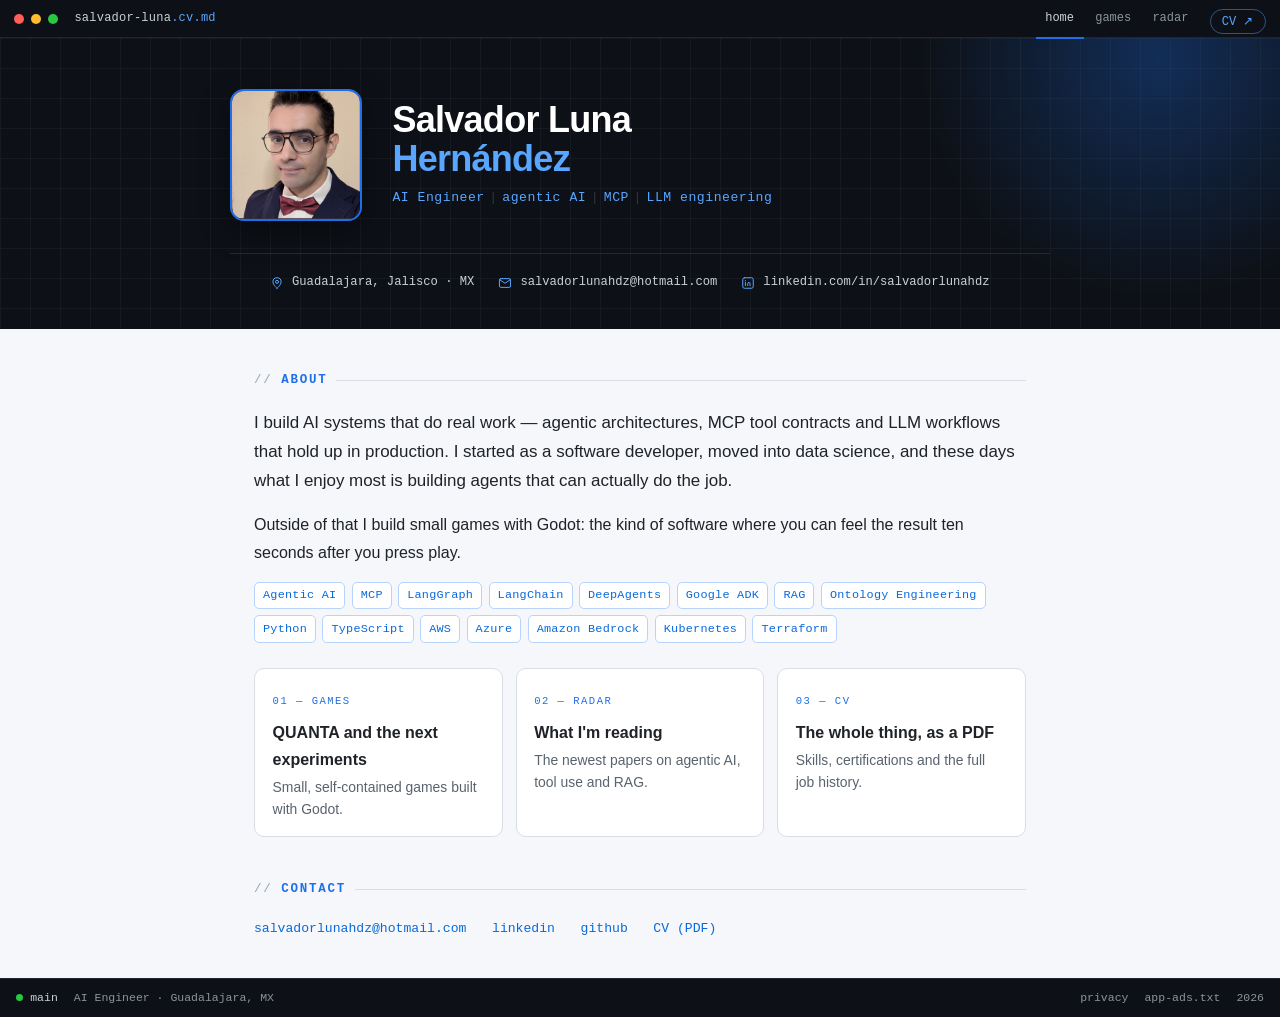
==== commit 33566a40: "Let paragraphs use the full column width; drop the trajectory list from home" ====
--- a/index.html
+++ b/index.html
@@ -86,18 +86,6 @@
     </div>
   </section>
 
-  <section id="where">
-    <h2>Where I've been</h2>
-    <ul class="track">
-      <li><span>AI Engineer <span class="co">· AI Center of Excellence · Softtek</span></span><time>2026 — now</time></li>
-      <li><span>Data Science Manager <span class="co">· PwC</span></span><time>2025 — 2026</time></li>
-      <li><span>Senior Associate Data Scientist <span class="co">· PwC</span></span><time>2023 — 2025</time></li>
-      <li><span>Data Science &amp; Data Engineering <span class="co">· CONTPAQi</span></span><time>2021 — 2023</time></li>
-      <li><span>Software Engineer → Architect <span class="co">· CONTPAQi</span></span><time>2015 — 2021</time></li>
-      <li><span>Software Engineer <span class="co">· DW Software</span></span><time>2013 — 2015</time></li>
-    </ul>
-  </section>
-
   <section id="contact">
     <h2>Contact</h2>
     <ul class="links">
--- a/assets/site.css
+++ b/assets/site.css
@@ -89,7 +89,7 @@
      align-items:center; gap:.55rem; }
 h2::before { content:"//"; color:#9aa4af; font-weight:400; }
 h2::after { content:""; flex:1; height:1px; background:var(--rule); }
-p { margin:0 0 1rem; max-width:64ch; }
+p { margin:0 0 1rem; }
 .lead { font-size:1.06rem; }
 .note { color:var(--dim); font-size:.86rem; }
 
@@ -97,13 +97,6 @@
 .chips span { font-family:var(--mono); font-size:.74rem; letter-spacing:.02em;
               color:var(--blue-ink); background:#fff; border:1px solid var(--chip);
               border-radius:5px; padding:.16rem .5rem; }
-
-.track { list-style:none; margin:0 0 1rem; padding:0; }
-.track li { display:flex; align-items:baseline; justify-content:space-between; gap:1rem;
-            padding:.5rem 0; border-bottom:1px solid var(--hair); font-size:.94rem; }
-.track li:last-child { border-bottom:0; }
-.track .co { color:var(--dim); }
-.track time { font-family:var(--mono); font-size:.74rem; color:var(--dim); white-space:nowrap; }
 
 /* ---------- entry cards ---------- */
 .entries { display:grid; gap:.8rem; grid-template-columns:repeat(auto-fit,minmax(13rem,1fr)); }
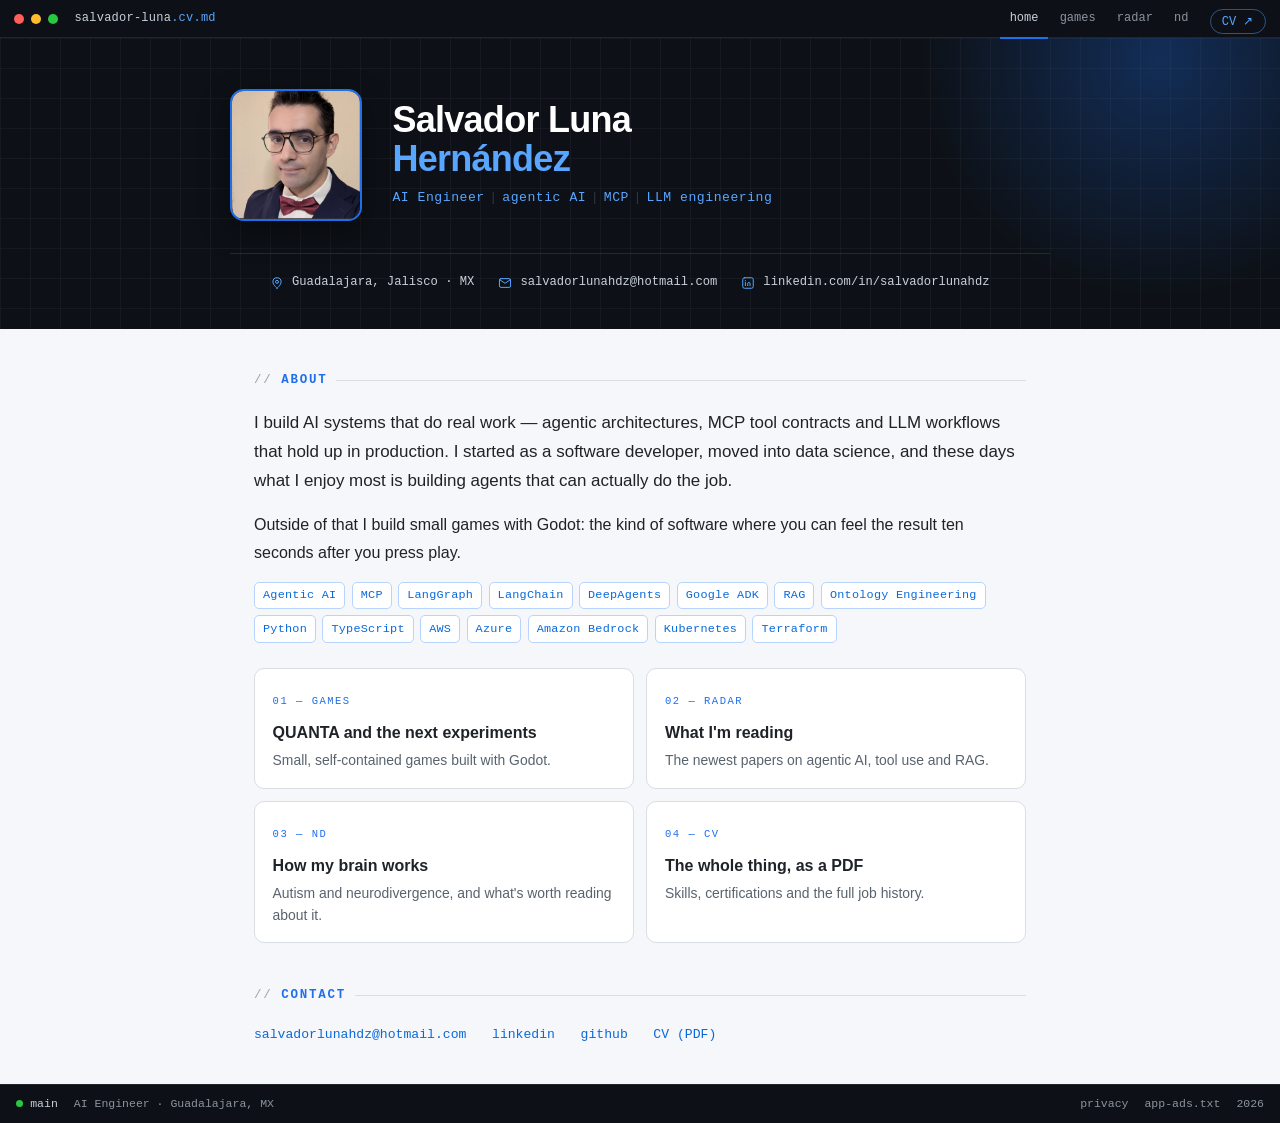
==== commit a36c4588: "Add /nd/: bilingual autism and neurodivergence section" ====
--- a/index.html
+++ b/index.html
@@ -7,6 +7,7 @@
 <meta name="description" content="Salvador Luna (chavamoon) — AI engineer working on agentic systems, MCP tool contracts and ontology engineering. Maker of QUANTA, an endless momentum platformer for Android.">
 <link rel="icon" href="/assets/photo.jpg">
 <link rel="stylesheet" href="/assets/site.css">
+<link rel="author" href="/humans.txt">
 </head>
 <body>
 
@@ -17,6 +18,7 @@
     <a href="/" class="on" aria-current="page">home</a>
     <a href="/games/">games</a>
     <a href="/radar/">radar</a>
+    <a href="/nd/">nd</a>
     <a class="cv" href="/cv/Salvador_Luna_CV.pdf" target="_blank" rel="noopener">CV &#8599;</a>
   </nav>
 </div>
@@ -78,8 +80,13 @@
         <h3>What I'm reading</h3>
         <p>The newest papers on agentic AI, tool use and RAG.</p>
       </a>
+      <a class="entry" href="/nd/">
+        <span class="k">03 — nd</span>
+        <h3>How my brain works</h3>
+        <p>Autism and neurodivergence, and what's worth reading about it.</p>
+      </a>
       <a class="entry" href="/cv/Salvador_Luna_CV.pdf" target="_blank" rel="noopener">
-        <span class="k">03 — CV</span>
+        <span class="k">04 — CV</span>
         <h3>The whole thing, as a PDF</h3>
         <p>Skills, certifications and the full job history.</p>
       </a>
--- a/assets/site.css
+++ b/assets/site.css
@@ -99,7 +99,8 @@
               border-radius:5px; padding:.16rem .5rem; }
 
 /* ---------- entry cards ---------- */
-.entries { display:grid; gap:.8rem; grid-template-columns:repeat(auto-fit,minmax(13rem,1fr)); }
+.entries { display:grid; gap:.8rem; grid-template-columns:1fr; }
+@media (min-width:40rem){ .entries { grid-template-columns:repeat(2,minmax(0,1fr)); } }
 .entry { display:block; background:#fff; border:1px solid var(--rule); border-radius:10px;
          padding:1rem 1.1rem; color:inherit; transition:border-color .15s, box-shadow .15s, transform .15s; }
 .entry:hover { border-color:var(--blue); box-shadow:0 6px 20px rgba(9,105,218,.10);
@@ -121,6 +122,18 @@
        text-transform:uppercase; color:#9a6700; border:1px solid rgba(154,103,0,.28);
        background:#fff8c5; border-radius:999px; padding:.05rem .5rem; margin-left:.5rem;
        vertical-align:.15em; }
+
+/* ---------- radar tabs ---------- */
+.radar-bar { display:flex; align-items:flex-end; justify-content:space-between; gap:1rem;
+             border-bottom:1px solid var(--rule); margin:0 0 1.2rem; }
+.tabs { display:flex; gap:.2rem; }
+.tab { font-family:var(--mono); font-size:.74rem; letter-spacing:.14em; text-transform:uppercase;
+       background:none; border:0; border-bottom:2px solid transparent; color:var(--dim);
+       padding:.6rem .85rem; margin-bottom:-1px; cursor:pointer; transition:color .15s; }
+.tab:hover { color:var(--ink); }
+.tab.on { color:var(--blue); border-bottom-color:var(--blue); }
+.radar-bar .live { margin:0 0 .8rem; }
+.panel[hidden] { display:none; }
 
 /* ---------- arXiv feed ---------- */
 .feed-group { border-top:1px solid var(--rule); padding-top:1.1rem; margin-top:1.4rem; }
@@ -139,6 +152,29 @@
 .feed .pmeta { font-family:var(--mono); font-size:.71rem; color:var(--dim); white-space:nowrap; }
 .feed li:hover .pmeta { color:#3d4550; }
 
+/* ---------- nd page ---------- */
+.langbar { display:flex; align-items:center; justify-content:flex-end; gap:.3rem;
+           border-bottom:1px solid var(--rule); padding-bottom:.6rem; margin:0 0 .4rem; }
+.langbar .lbl { font-family:var(--mono); font-size:.6rem; letter-spacing:.14em;
+                text-transform:uppercase; color:#9aa4af; margin-right:.35rem; }
+.lbtn { font-family:var(--mono); font-size:.7rem; letter-spacing:.08em; color:var(--dim);
+        background:#fff; border:1px solid var(--rule); border-radius:5px;
+        padding:.18rem .5rem; cursor:pointer; transition:color .15s, border-color .15s, background .15s; }
+.lbtn:hover { color:var(--ink); border-color:#9aa4af; }
+.lbtn.on { color:#fff; background:var(--blue); border-color:var(--blue); }
+.lbtn.on:hover { color:#fff; }
+.res { list-style:none; margin:0; padding:0; }
+.res li { padding:.65rem 0; border-bottom:1px solid var(--hair); }
+.res li:last-child { border-bottom:0; }
+.res a { font-size:.93rem; font-weight:600; color:var(--ink); }
+.res a:hover { color:var(--blue-ink); text-decoration:underline; text-underline-offset:2px; }
+.res p { margin:.15rem 0 0; color:var(--dim); font-size:.86rem; line-height:1.55; }
+.terms { margin:0 0 1.2rem; display:grid; gap:.6rem; }
+.terms > div { border-left:2px solid var(--chip); padding-left:.8rem; }
+.terms dt { font-family:var(--mono); font-size:.78rem; color:var(--blue-ink); }
+.terms dd { margin:.1rem 0 0; font-size:.89rem; color:var(--dim); line-height:1.55; }
+.notes li { grid-template-columns:1fr auto; }
+
 /* ---------- misc ---------- */
 .live { display:inline-block; font-family:var(--mono); font-size:.6rem; letter-spacing:.12em;
         text-transform:uppercase; color:#1a7f37; border:1px solid rgba(26,127,55,.3);
@@ -154,7 +190,57 @@
                      display:inline-block; margin-right:.45rem; }
 footer.status .right { margin-left:auto; display:flex; gap:1rem; }
 
+/* ---------- easter egg: the agent ---------- */
+.agent-stage { position:fixed; left:0; right:0; bottom:0; height:0; z-index:60;
+               pointer-events:none; font-family:var(--mono); }
+.agent-carrier { position:absolute; bottom:calc(var(--status-h,28px) + 2px); left:-80px;
+                 width:48px; height:64px; transition:left .72s linear; }
+.agent-sprite { width:48px; height:64px; transform-origin:50% 100%; }
+.agent-sprite svg { display:block; width:48px; height:64px; }
+.agent-stage.on .agent-sprite svg { animation:agent-bob .26s steps(2) infinite; }
+.agent-sprite.hop { animation:agent-hop .62s cubic-bezier(.3,.6,.4,1); }
+@keyframes agent-bob { 0% { transform:translateY(0); } 50% { transform:translateY(-2px); } }
+@keyframes agent-hop {
+  0% { transform:translateY(0); } 12% { transform:translateY(2px); }
+  45% { transform:translateY(-26px); } 78% { transform:translateY(1px); }
+  100% { transform:translateY(0); }
+}
+.agent-bubble { position:absolute; bottom:70px; left:-24px;
+                background:var(--dark); border:1px solid var(--dark-rule); border-radius:7px;
+                color:var(--on-dark); font-size:11.5px; line-height:1.55; letter-spacing:.01em;
+                padding:.4rem .6rem; width:max-content; max-width:min(252px,72vw);
+                box-shadow:0 8px 24px rgba(0,0,0,.28); white-space:normal; }
+.agent-bubble::before { content:"> "; color:var(--sky); }
+.agent-caret { display:inline-block; width:5px; height:11px; background:var(--sky);
+               margin-left:2px; vertical-align:-1px; animation:agent-caret 1s steps(1) infinite; }
+@keyframes agent-caret { 0%,50% { opacity:1; } 50.01%,100% { opacity:0; } }
+.agent-blocks { position:absolute; left:0; right:0; bottom:calc(var(--status-h,28px) + 2px);
+                height:26px; }
+.qblock { position:absolute; bottom:0; width:26px; height:26px; margin-left:-13px;
+          display:grid; place-items:center; font-family:var(--mono); font-size:13px;
+          font-weight:700; color:#fff; background:var(--blue); border:2px solid var(--dark);
+          border-radius:3px; box-shadow:inset -3px -3px 0 rgba(0,0,0,.28);
+          opacity:0; transform:translateY(6px);
+          transition:opacity .25s, transform .25s, background .15s; }
+.agent-stage.on .qblock { opacity:1; transform:translateY(0); }
+.qblock.hit { background:#21262d; color:var(--on-dark-dim); }
+.coin { position:absolute; bottom:calc(var(--status-h,28px) + 24px); width:11px; height:11px;
+        border-radius:50%; background:#f0b429; box-shadow:inset 0 0 0 2px #fff8c5;
+        transform:translateX(-50%); animation:coin-pop .85s ease-out forwards; }
+@keyframes coin-pop {
+  0% { opacity:0; transform:translate(-50%,0) scale(.6); }
+  20% { opacity:1; transform:translate(-50%,-16px) scale(1); }
+  100% { opacity:0; transform:translate(-50%,-58px) scale(1); }
+}
+.agent-banner { position:absolute; left:50%; bottom:calc(var(--status-h,28px) + 68px);
+                transform:translateX(-50%); background:var(--dark); color:#e6edf3;
+                border:1px solid var(--blue); border-radius:8px; padding:.55rem .9rem;
+                font-size:12px; letter-spacing:.02em; white-space:nowrap;
+                box-shadow:0 12px 34px rgba(0,0,0,.35); }
+.agent-banner b { color:var(--sky); font-weight:600; }
+
 @media (max-width:620px) {
+  .agent-banner { white-space:normal; max-width:82vw; text-align:center; }
   .hero-in { flex-direction:column; align-items:flex-start; gap:1.2rem; }
   .photo { width:104px; height:104px; }
   h1 { font-size:1.9rem; }
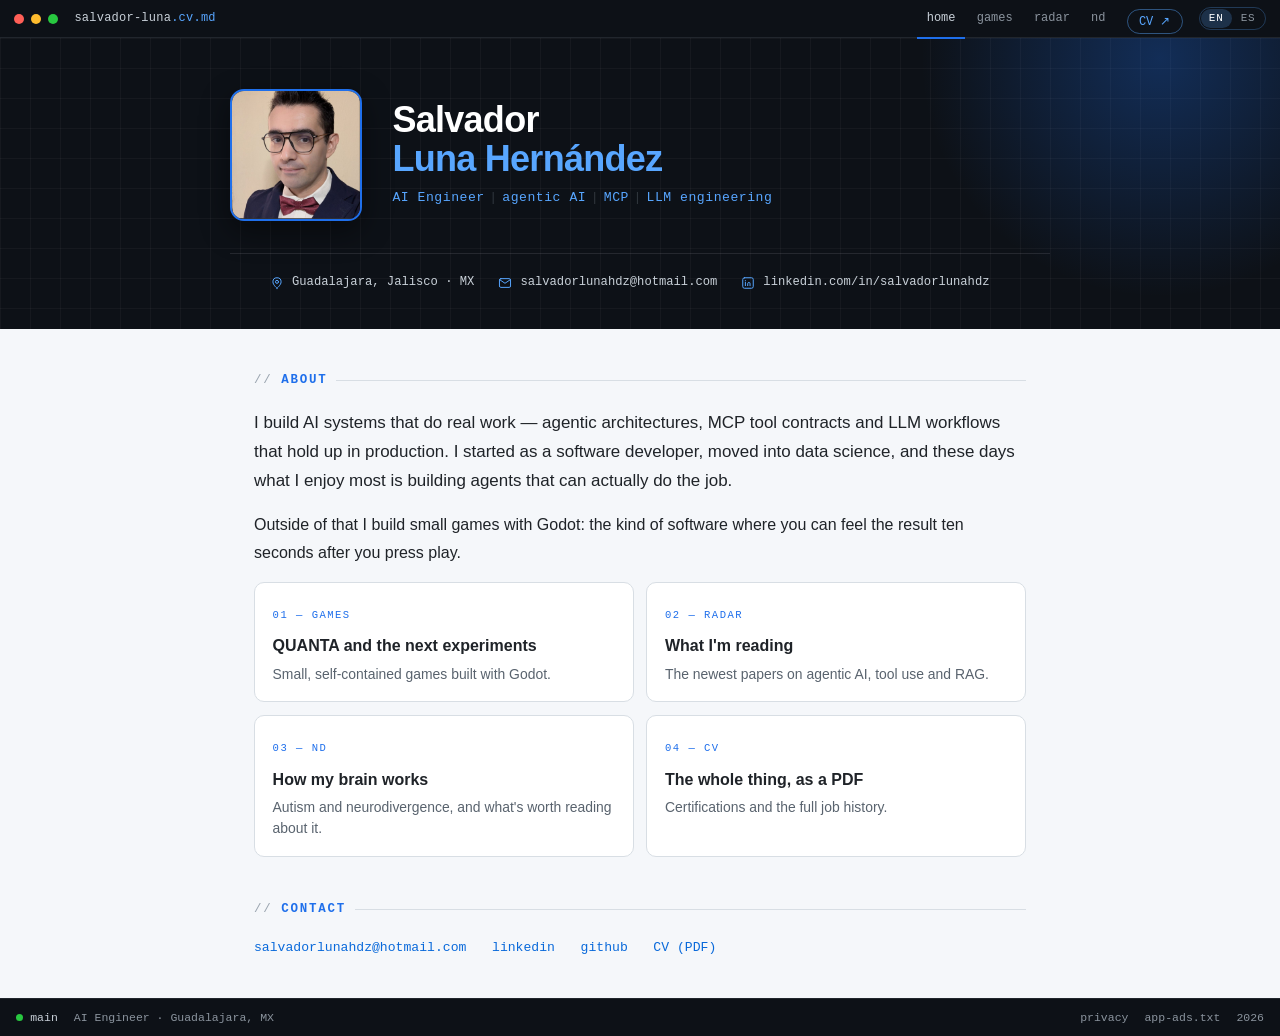
==== commit 4d04f5a3: "Site-wide EN/ES switch, favicon, ND copy and linked notes" ====
--- a/index.html
+++ b/index.html
@@ -3,9 +3,11 @@
 <head>
 <meta charset="utf-8">
 <meta name="viewport" content="width=device-width, initial-scale=1">
-<title>Salvador Luna — AI Engineer, agentic systems &amp; game developer</title>
-<meta name="description" content="Salvador Luna (chavamoon) — AI engineer working on agentic systems, MCP tool contracts and ontology engineering. Maker of QUANTA, an endless momentum platformer for Android.">
-<link rel="icon" href="/assets/photo.jpg">
+<title data-i18n="home.title">Salvador Luna — AI Engineer, agentic systems &amp; game developer</title>
+<meta name="description" data-i18n-attr="content:home.desc" content="Salvador Luna (chavamoon) — AI engineer working on agentic systems, MCP tool contracts and ontology engineering. Maker of QUANTA, an endless momentum platformer for Android.">
+<link rel="icon" href="/assets/favicon.svg" type="image/svg+xml">
+<link rel="icon" href="/favicon.ico" sizes="32x32">
+<link rel="apple-touch-icon" href="/assets/favicon-180.png">
 <link rel="stylesheet" href="/assets/site.css">
 <link rel="author" href="/humans.txt">
 </head>
@@ -14,21 +16,25 @@
 <div class="chrome">
   <span class="dots"><i></i><i></i><i></i></span>
   <span class="file">salvador-luna<em>.cv.md</em></span>
-  <nav class="nav" aria-label="Sections">
-    <a href="/" class="on" aria-current="page">home</a>
-    <a href="/games/">games</a>
-    <a href="/radar/">radar</a>
-    <a href="/nd/">nd</a>
-    <a class="cv" href="/cv/Salvador_Luna_CV.pdf" target="_blank" rel="noopener">CV &#8599;</a>
+  <nav class="nav" aria-label="Sections" data-i18n-attr="aria-label:nav.label">
+    <a href="/" class="on" aria-current="page" data-i18n="nav.home">home</a>
+    <a href="/games/" data-i18n="nav.games">games</a>
+    <a href="/radar/" data-i18n="nav.radar">radar</a>
+    <a href="/nd/" data-i18n="nav.nd">nd</a>
+    <a class="cv" href="/cv/Salvador_Luna_CV.pdf" target="_blank" rel="noopener" data-i18n="nav.cv">CV ↗</a>
   </nav>
+  <span class="lang-switch" role="group" aria-label="Language" data-i18n-attr="aria-label:nav.lang">
+    <button type="button" data-set-lang="en" class="on" aria-pressed="true">EN</button>
+    <button type="button" data-set-lang="es" aria-pressed="false">ES</button>
+  </span>
 </div>
 
 <header class="hero">
   <div class="hero-in">
     <img class="photo" src="/assets/photo.jpg" alt="Salvador Luna Hernández" width="132" height="132">
     <div>
-      <h1>Salvador Luna<em>Hernández</em></h1>
-      <p class="tagline">AI Engineer<span>|</span>agentic AI<span>|</span>MCP<span>|</span>LLM engineering</p>
+      <h1>Salvador<em>Luna Hernández</em></h1>
+      <p class="tagline" data-i18n-html="home.tagline">AI Engineer<span>|</span>agentic AI<span>|</span>MCP<span>|</span>LLM engineering</p>
     </div>
   </div>
   <ul class="contacts">
@@ -49,52 +55,44 @@
 
 <main>
   <section id="about">
-    <h2>About</h2>
-    <p class="lead">
+    <h2 data-i18n="home.about">About</h2>
+    <p class="lead" data-i18n="home.about1">
       I build AI systems that do real work — agentic architectures, MCP tool contracts and
       LLM workflows that hold up in production. I started as a software developer, moved
       into data science, and these days what I enjoy most is building agents that can
       actually do the job.
     </p>
-    <p>
+    <p data-i18n="home.about2">
       Outside of that I build small games with Godot: the kind of software where you can
       feel the result ten seconds after you press play.
     </p>
 
-    <div class="chips">
-      <span>Agentic AI</span><span>MCP</span><span>LangGraph</span><span>LangChain</span>
-      <span>DeepAgents</span><span>Google ADK</span><span>RAG</span>
-      <span>Ontology Engineering</span><span>Python</span><span>TypeScript</span>
-      <span>AWS</span><span>Azure</span><span>Amazon Bedrock</span><span>Kubernetes</span>
-      <span>Terraform</span>
-    </div>
-
     <div class="entries">
       <a class="entry" href="/games/">
-        <span class="k">01 — games</span>
-        <h3>QUANTA and the next experiments</h3>
-        <p>Small, self-contained games built with Godot.</p>
+        <span class="k" data-i18n="home.games.k">01 — games</span>
+        <h3 data-i18n="home.games.t">QUANTA and the next experiments</h3>
+        <p data-i18n="home.games.p">Small, self-contained games built with Godot.</p>
       </a>
       <a class="entry" href="/radar/">
-        <span class="k">02 — radar</span>
-        <h3>What I'm reading</h3>
-        <p>The newest papers on agentic AI, tool use and RAG.</p>
+        <span class="k" data-i18n="home.radar.k">02 — radar</span>
+        <h3 data-i18n="home.radar.t">What I'm reading</h3>
+        <p data-i18n="home.radar.p">The newest papers on agentic AI, tool use and RAG.</p>
       </a>
       <a class="entry" href="/nd/">
-        <span class="k">03 — nd</span>
-        <h3>How my brain works</h3>
-        <p>Autism and neurodivergence, and what's worth reading about it.</p>
+        <span class="k" data-i18n="home.nd.k">03 — nd</span>
+        <h3 data-i18n="home.nd.t">How my brain works</h3>
+        <p data-i18n="home.nd.p">Autism and neurodivergence, and what's worth reading about it.</p>
       </a>
       <a class="entry" href="/cv/Salvador_Luna_CV.pdf" target="_blank" rel="noopener">
-        <span class="k">04 — CV</span>
-        <h3>The whole thing, as a PDF</h3>
-        <p>Skills, certifications and the full job history.</p>
+        <span class="k" data-i18n="home.cv.k">04 — CV</span>
+        <h3 data-i18n="home.cv.t">The whole thing, as a PDF</h3>
+        <p data-i18n="home.cv.p">Certifications and the full job history.</p>
       </a>
     </div>
   </section>
 
   <section id="contact">
-    <h2>Contact</h2>
+    <h2 data-i18n="common.contact">Contact</h2>
     <ul class="links">
       <li><a href="mailto:salvadorlunahdz@hotmail.com">salvadorlunahdz@hotmail.com</a></li>
       <li><a href="https://www.linkedin.com/in/salvadorlunahdz/" target="_blank" rel="noopener">linkedin</a></li>
@@ -106,14 +104,15 @@
 
 <footer class="status">
   <span><span class="dot"></span><span class="branch">main</span></span>
-  <span>AI Engineer · Guadalajara, MX</span>
+  <span data-i18n="footer.role">AI Engineer · Guadalajara, MX</span>
   <span class="right">
-    <span><a href="/quanta/privacy/" style="color:inherit">privacy</a></span>
+    <span><a href="/quanta/privacy/" style="color:inherit" data-i18n="footer.privacy">privacy</a></span>
     <span><a href="/app-ads.txt" style="color:inherit">app-ads.txt</a></span>
     <span id="y">2026</span>
   </span>
 </footer>
 
+<script src="/assets/i18n.js"></script>
 <script src="/assets/app.js"></script>
 </body>
 </html>
--- a/assets/site.css
+++ b/assets/site.css
@@ -153,16 +153,13 @@
 .feed li:hover .pmeta { color:#3d4550; }
 
 /* ---------- nd page ---------- */
-.langbar { display:flex; align-items:center; justify-content:flex-end; gap:.3rem;
-           border-bottom:1px solid var(--rule); padding-bottom:.6rem; margin:0 0 .4rem; }
-.langbar .lbl { font-family:var(--mono); font-size:.6rem; letter-spacing:.14em;
-                text-transform:uppercase; color:#9aa4af; margin-right:.35rem; }
-.lbtn { font-family:var(--mono); font-size:.7rem; letter-spacing:.08em; color:var(--dim);
-        background:#fff; border:1px solid var(--rule); border-radius:5px;
-        padding:.18rem .5rem; cursor:pointer; transition:color .15s, border-color .15s, background .15s; }
-.lbtn:hover { color:var(--ink); border-color:#9aa4af; }
-.lbtn.on { color:#fff; background:var(--blue); border-color:var(--blue); }
-.lbtn.on:hover { color:#fff; }
+.lang-switch { display:inline-flex; align-items:center; gap:1px; padding:1px;
+               border:1px solid rgba(88,166,255,.28); border-radius:999px; flex:none; }
+.lang-switch button { font:inherit; font-size:11px; letter-spacing:.08em; line-height:1.7;
+                      color:var(--on-dark-dim); background:none; border:0; border-radius:999px;
+                      padding:0 .5rem; cursor:pointer; transition:color .15s, background .15s; }
+.lang-switch button:hover { color:var(--on-dark); }
+.lang-switch button.on { color:#fff; background:rgba(88,166,255,.22); }
 .res { list-style:none; margin:0; padding:0; }
 .res li { padding:.65rem 0; border-bottom:1px solid var(--hair); }
 .res li:last-child { border-bottom:0; }
@@ -174,6 +171,7 @@
 .terms dt { font-family:var(--mono); font-size:.78rem; color:var(--blue-ink); }
 .terms dd { margin:.1rem 0 0; font-size:.89rem; color:var(--dim); line-height:1.55; }
 .notes li { grid-template-columns:1fr auto; }
+.notes a.ptitle::after { content:"\2197"; margin-left:.35em; font-size:.82em; color:var(--blue-ink); }
 
 /* ---------- misc ---------- */
 .live { display:inline-block; font-family:var(--mono); font-size:.6rem; letter-spacing:.12em;
@@ -246,7 +244,11 @@
   h1 { font-size:1.9rem; }
   .file { display:none; }
   nav.nav { margin-left:0; }
-  .chrome { gap:.6rem; }
+  nav.nav a { padding:0 .45rem; }
+  nav.nav a.cv { margin-left:.3rem; padding:.16rem .55rem; }
+  .lang-switch { margin-left:.3rem; }
+  .chrome { gap:.5rem; padding:0 .55rem; }
+  .radar-bar .live { display:none; }
   .feed li { grid-template-columns:1fr; gap:.3rem; }
   .feed .pmeta { white-space:normal; }
   footer.status { flex-wrap:wrap; }
